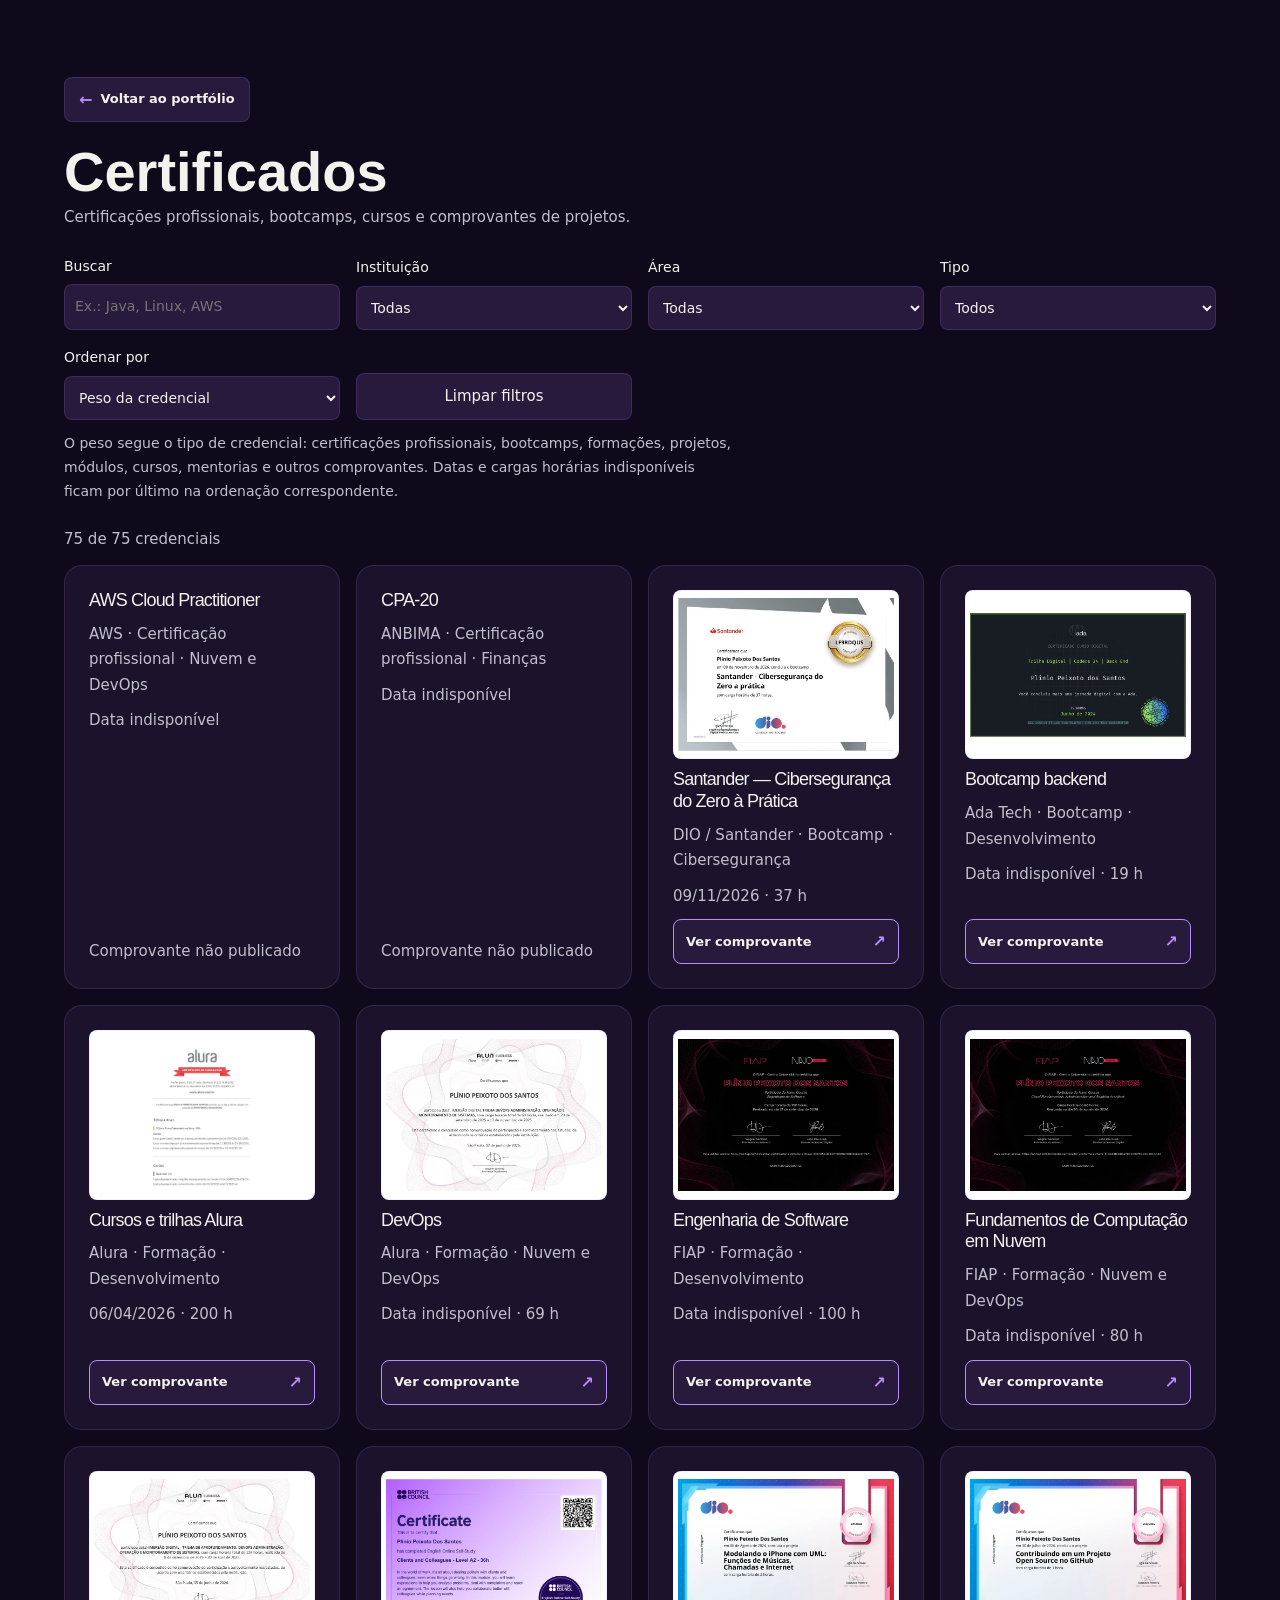
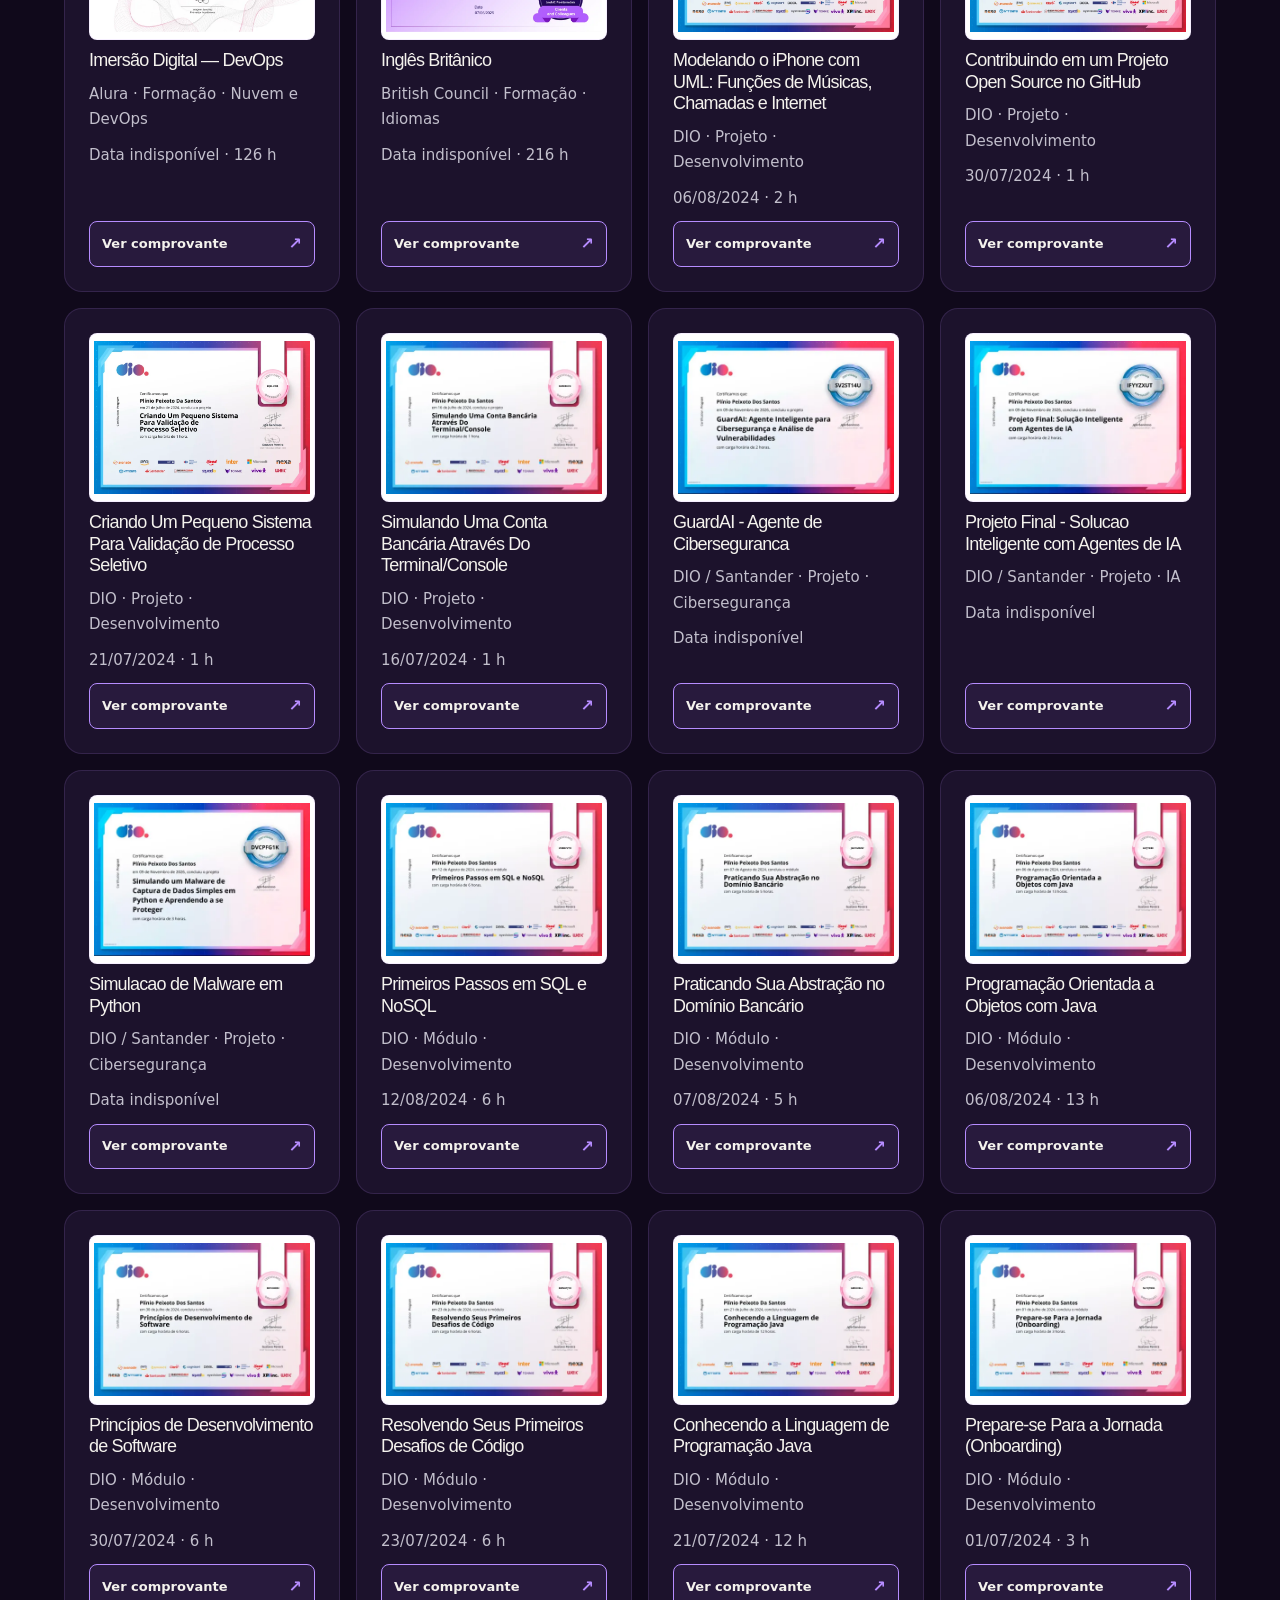
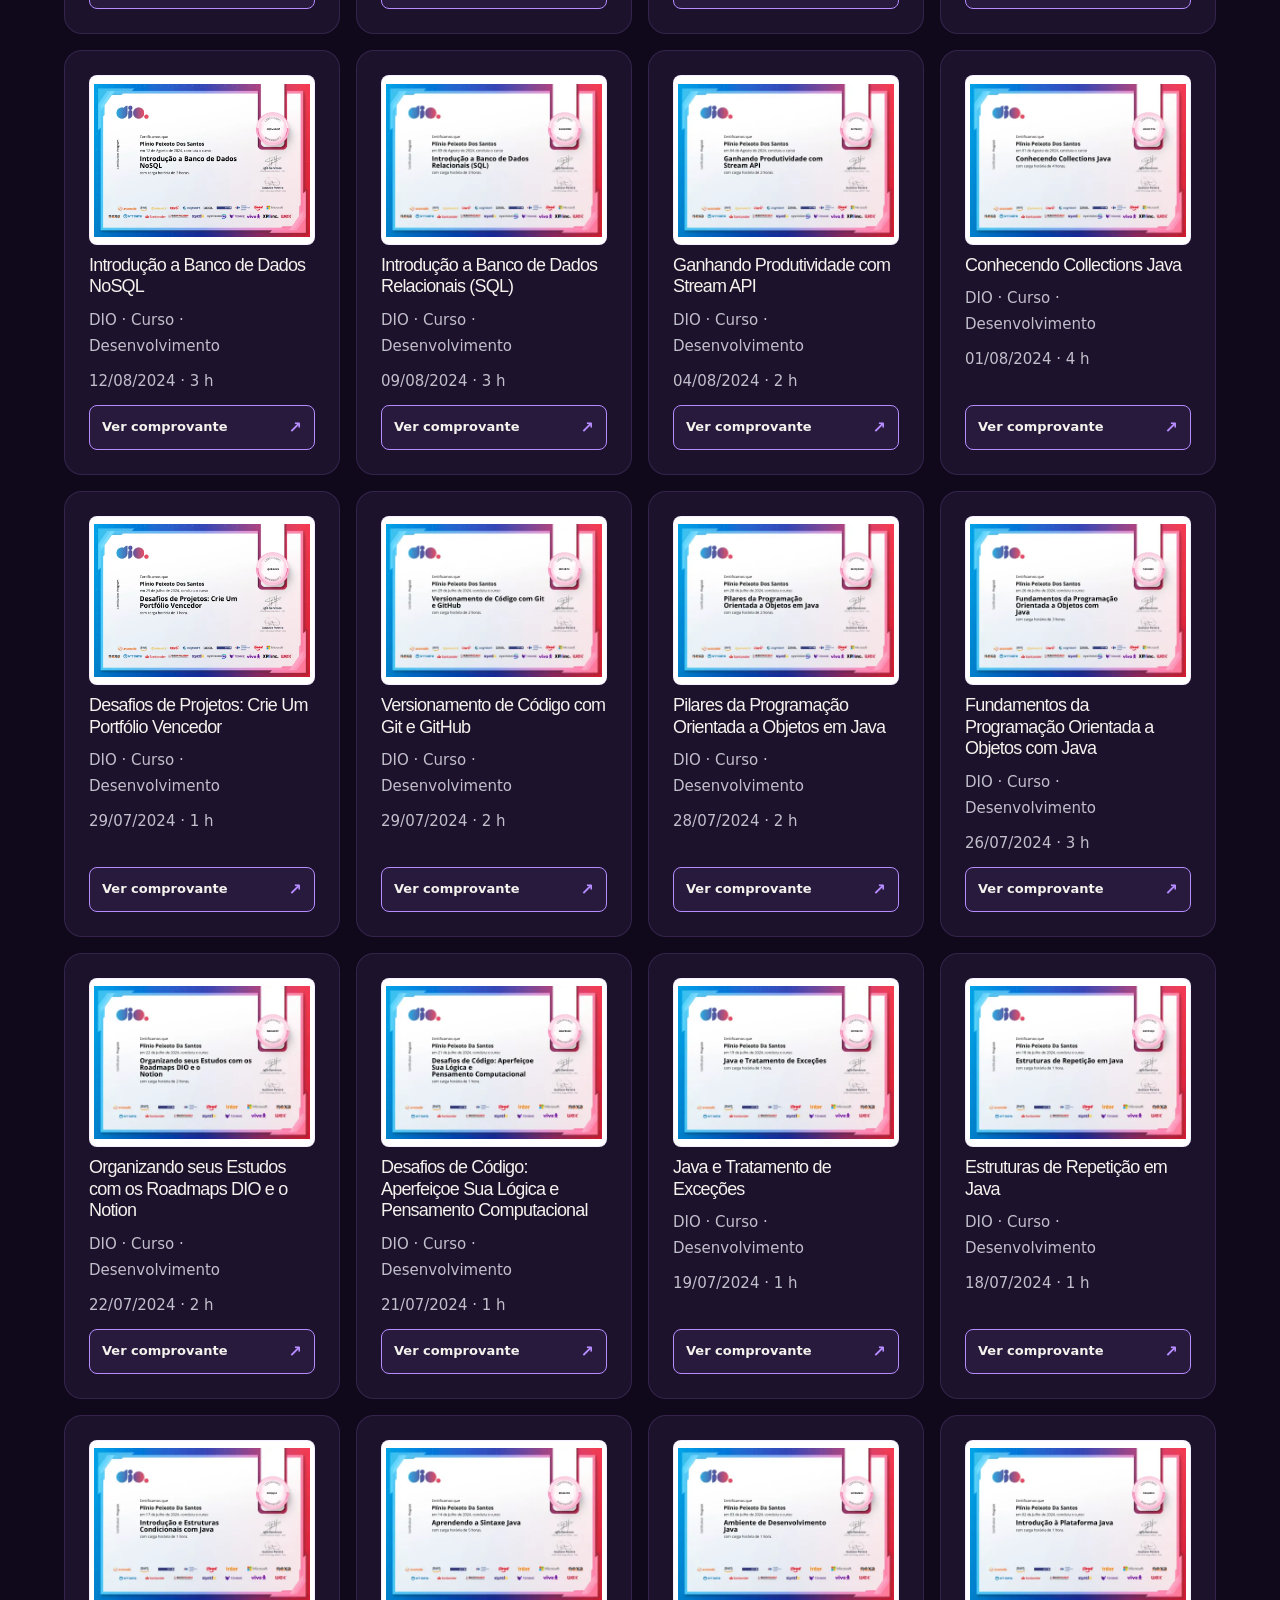
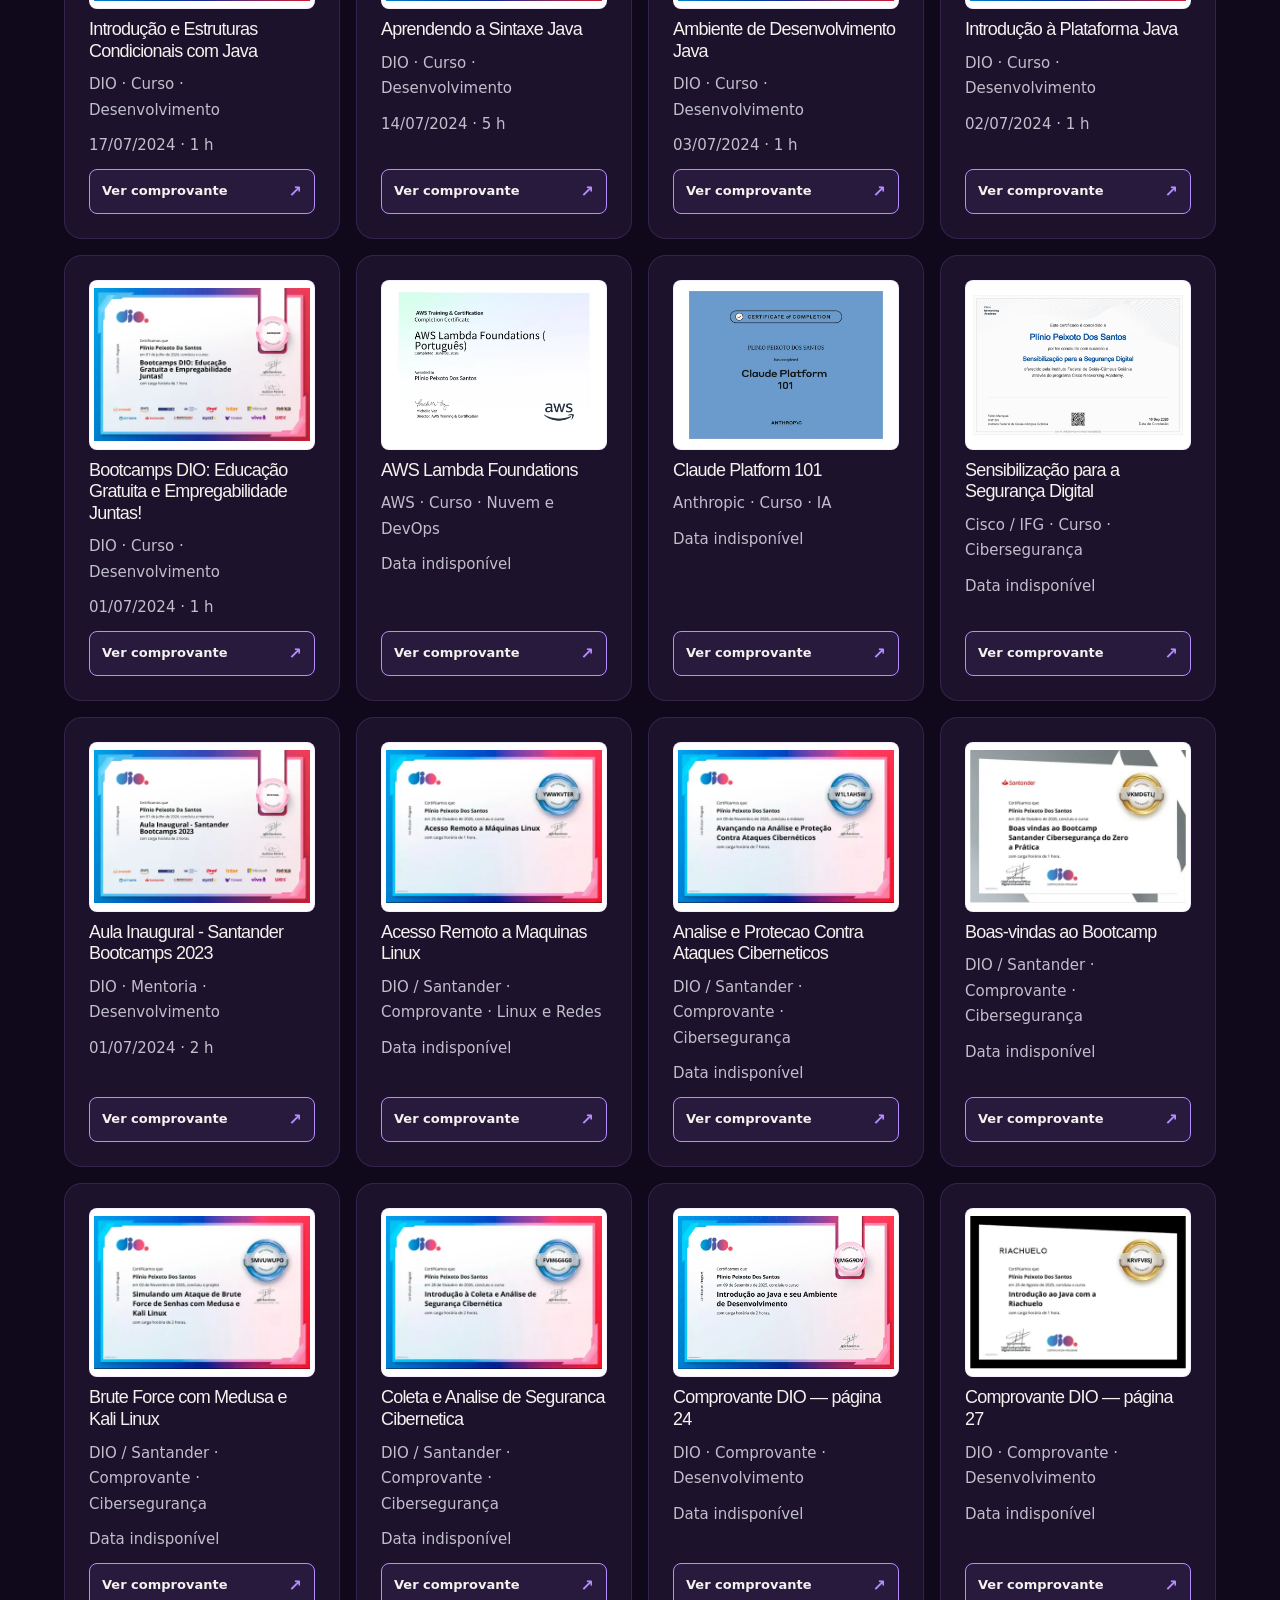
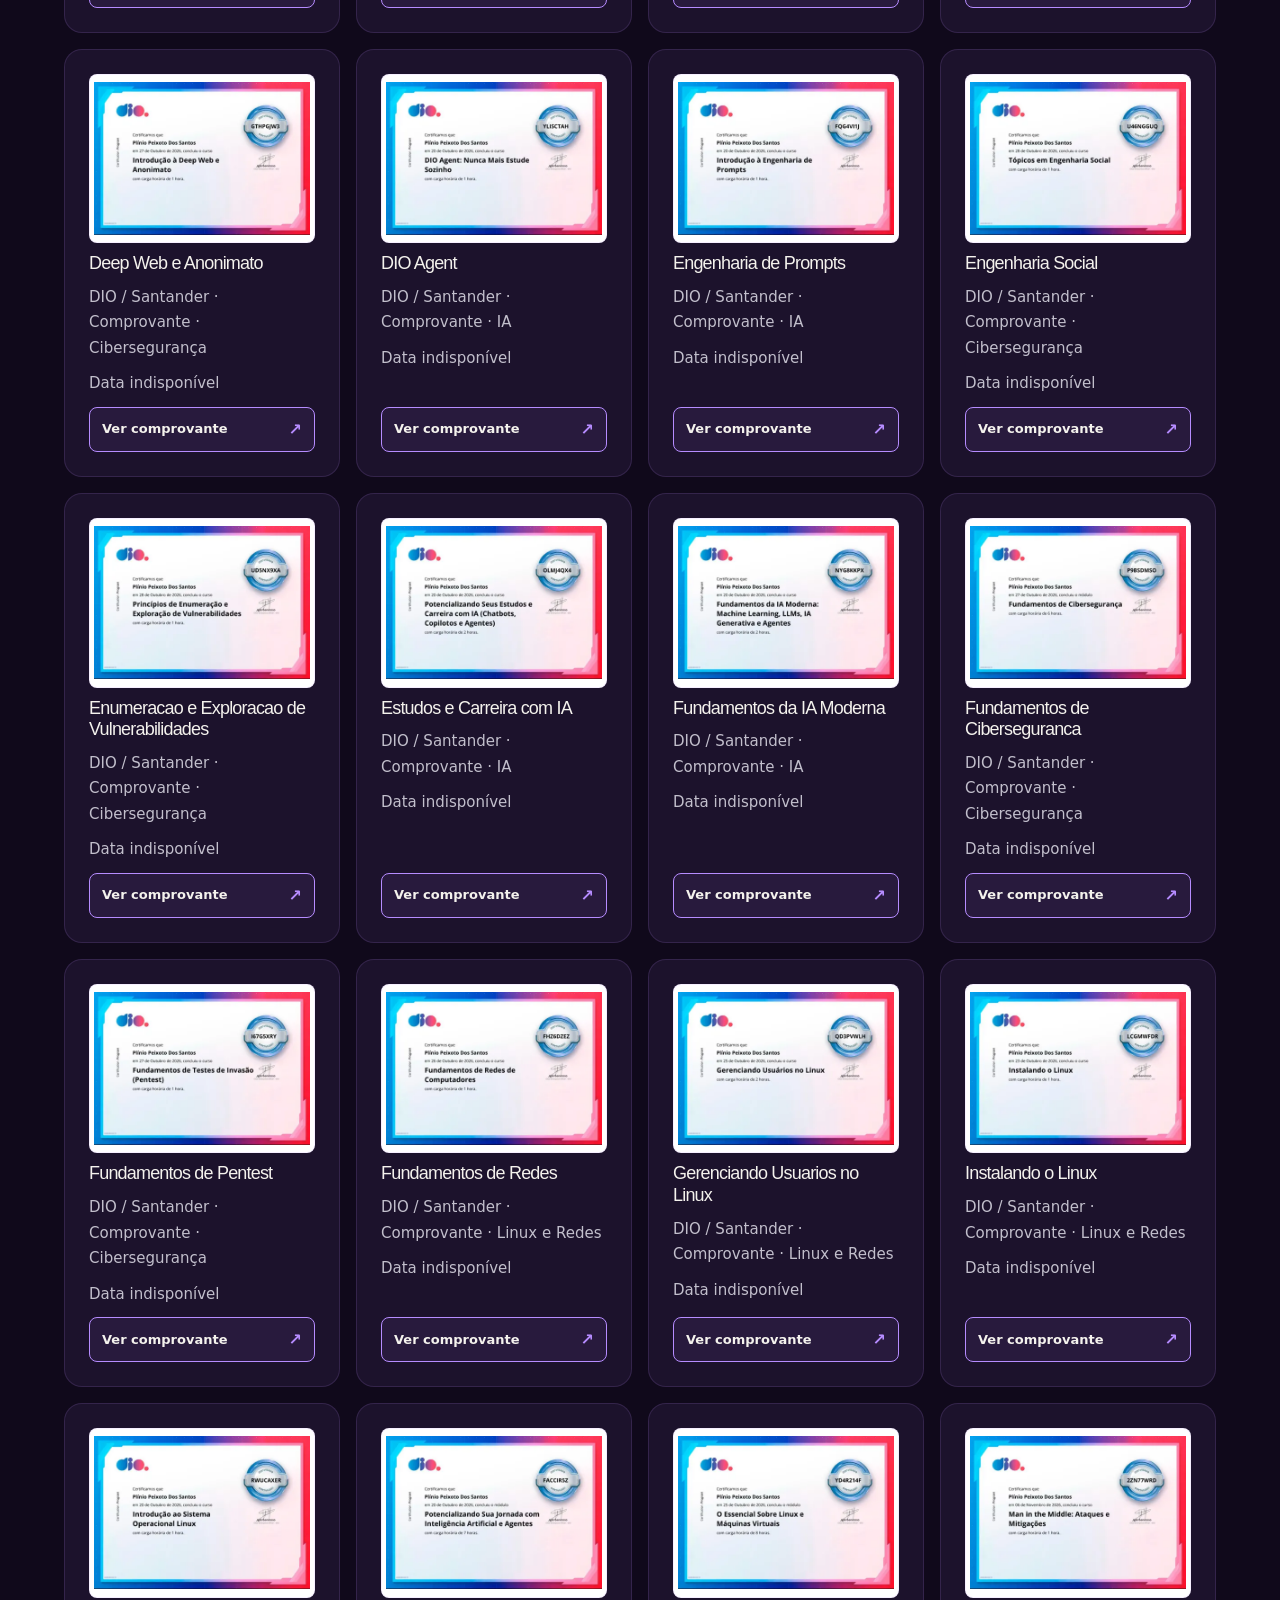
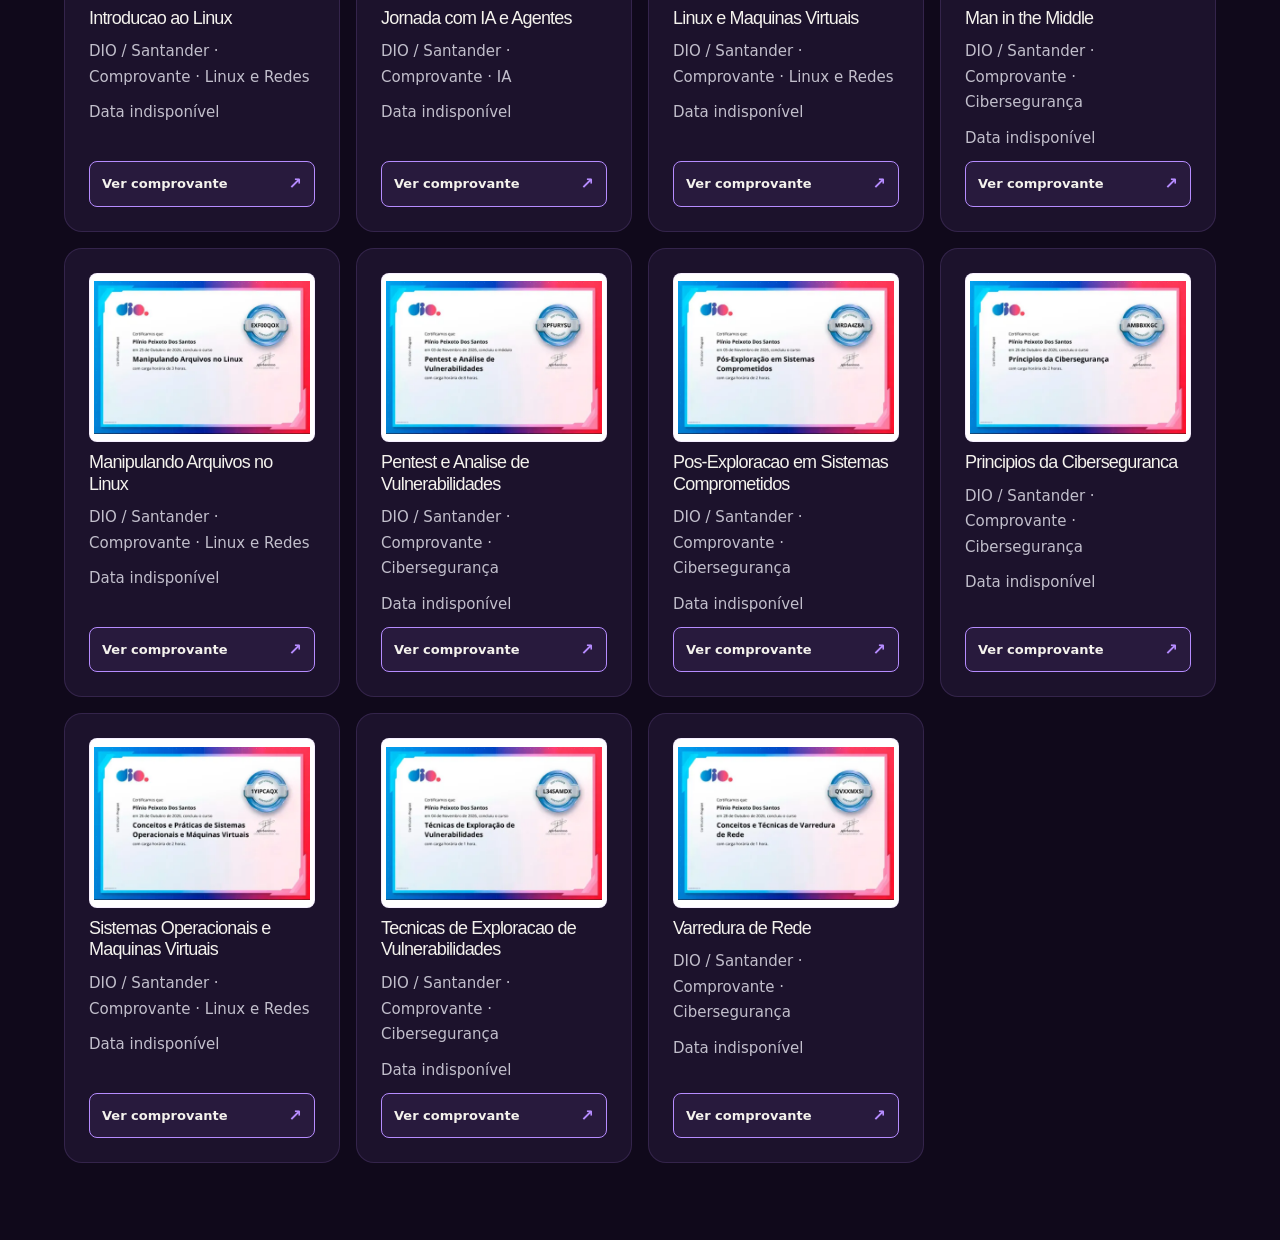
==== certificados.html @ 6765b84d "Atualiza currículo, catálogo de certificados e layout do portfólio" ====
<!doctype html>
<html lang="pt-BR">
  <head>
    <meta charset="UTF-8" />
    <meta name="viewport" content="width=device-width, initial-scale=1" />
    <meta name="description" content="Catálogo de certificados e comprovantes de Plínio Peixoto." />
    <title>Certificados | Plínio Peixoto</title>
    <link rel="stylesheet" href="style.css" />
    <link rel="stylesheet" href="certificados.css" />
    <script type="module" src="certificados.js"></script>
  </head>
  <body class="certificate-page">
    <main class="certificate-catalog">
      <a class="certificate-btn catalog-back" href="index.html#cursos">
        <span aria-hidden="true">←</span> Voltar ao portfólio
      </a>
      <h1>Certificados</h1>
      <p>Certificações profissionais, bootcamps, cursos e comprovantes de projetos.</p>
      <form class="catalog-filters" id="catalog-filters" hidden>
        <label>Buscar <input type="search" name="query" placeholder="Ex.: Java, Linux, AWS" /></label>
        <label>Instituição <select name="issuer"><option value="">Todas</option></select></label>
        <label>Área <select name="theme"><option value="">Todas</option></select></label>
        <label>Tipo <select name="kind"><option value="">Todos</option></select></label>
        <label>Ordenar por
          <select name="sort">
            <option value="weight">Peso da credencial</option>
            <option value="date">Data mais recente</option>
            <option value="hours">Maior carga horária</option>
            <option value="title">Título de A a Z</option>
          </select>
        </label>
        <button type="reset" class="certificate-btn">Limpar filtros</button>
      </form>
      <p class="catalog-note">O peso segue o tipo de credencial: certificações profissionais, bootcamps, formações, projetos, módulos, cursos, mentorias e outros comprovantes. Datas e cargas horárias indisponíveis ficam por último na ordenação correspondente.</p>
      <p id="catalog-status" role="status">Carregando certificados…</p>
      <ul id="catalog-results" class="catalog-results" aria-label="Certificados"></ul>
      <noscript>Ative o JavaScript para usar o catálogo ou consulte a <a href="index.html#cursos">seção Formação</a>.</noscript>
    </main>
  </body>
</html>
---- style.css ----
/* Shared visual system: tokens, components, sections, responsive states. */
:root {
  color-scheme: dark;
  --background: #10091b;
  --surface: #1c122c;
  --raised: #281a3d;
  --primary: #b68cff;
  --secondary: #c9aaff;
  --button-bg: #8140df;
  --button-text: #ffffff;
  --text: #f4f2ed;
  --text2: #c2bfcc;
  --card-border: #bd8eff25;
  --header-bg: #10091beb;
  --ease: cubic-bezier(0.22, 1, 0.36, 1);
  --radius: 18px;
  --content-width: 75rem;
  --page-gutter: clamp(1rem, 4vw, 1.5rem);
  --section-space: clamp(3.5rem, 8vw, 6.25rem);
  --card-gap: 1.25rem;
  --card-padding: clamp(1.25rem, 2.5vw, 1.5rem);
  --touch-size: 2.75rem;
  --text-sm: 0.8125rem;
  --text-base: 0.9375rem;
  --header-layer: 100;
  --skip-layer: 1100;
}
:root:has(body.light),
body.light {
  color-scheme: light;
  --background: #f5f0ff;
  --surface: #fff;
  --raised: #eae0fb;
  --primary: #6842be;
  --secondary: #6842be;
  --button-bg: #7032c9;
  --text: #22212b;
  --text2: #64616f;
  --card-border: #29213c20;
  --header-bg: #f5f0ffeb;
}
* {
  box-sizing: border-box;
  margin: 0;
  padding: 0;
}
html {
  scroll-behavior: smooth;
  scroll-padding-top: calc(var(--header-height, 80px) + 20px);
  scrollbar-width: thin;
  scrollbar-color: var(--primary) var(--background);
}
html::-webkit-scrollbar {
  width: 10px;
}
html::-webkit-scrollbar-track {
  background: var(--background);
}
html::-webkit-scrollbar-thumb {
  background: var(--primary);
  border: 2px solid var(--background);
  border-radius: 12px;
}
html::-webkit-scrollbar-thumb:hover {
  background: var(--secondary);
}
html::-webkit-scrollbar-button {
  display: none;
  width: 0;
  height: 0;
}
body {
  isolation: isolate;
  background: var(--background);
  color: var(--text);
  -webkit-font-smoothing: antialiased;
  font:
    var(--text-base) / 1.7 Inter,
    system-ui,
    sans-serif;
  transition:
    background-color 0.3s,
    color 0.3s;
}
button,
input,
textarea {
  font: inherit;
}
button,
a {
  -webkit-tap-highlight-color: transparent;
}
button {
  cursor: pointer;
}
a {
  color: inherit;
}
img,
svg {
  max-width: 100%;
}
:focus-visible {
  outline: 2px solid var(--primary);
  outline-offset: 5px;
}
::selection {
  background: #a58bfa50;
}
h1,
h2,
h3,
h4,
.logo {
  font-family: "Space Grotesk", Inter, sans-serif;
  line-height: 1.2;
}
h2 {
  font-size: clamp(30px, 4vw, 48px);
  letter-spacing: -0.045em;
  font-weight: 500;
}
strong {
  color: var(--text);
  font-weight: 500;
}
main {
  width: min(100%, calc(var(--content-width) + 2 * var(--page-gutter)));
  margin-inline: auto;
  padding-inline: var(--page-gutter);
}
main > section {
  margin-inline: auto;
  max-width: var(--content-width);
  padding-block: var(--section-space);
  min-width: 0;
}
section > h2,
.social-title h2 {
  margin-bottom: 32px;
}
section > h2::before,
.about-text h2::before,
.social-title h2::before {
  display: block;
  margin-bottom: 16px;
  font:
    11px/1.5 Inter,
    sans-serif;
  letter-spacing: 0.18em;
  color: var(--primary);
}
.about-text h2::before {
  content: "01 /";
}
.experience > h2::before {
  content: "02 /";
}
.projects > h2::before {
  content: "03 /";
}
.courses > h2::before {
  content: "04 /";
}
.social-title h2::before {
  content: "05 /";
}
.guestbook > h2::before {
  content: "06 /";
}
.background {
  position: fixed;
  inset: 0;
  overflow: hidden;
  pointer-events: none;
  z-index: -1;
  background: radial-gradient(ellipse at 85% 10%, #8644ed18, transparent 65%);
  contain: strict;
}
.ambient-shape {
  position: absolute;
  display: block;
  border-radius: 50%;
  animation: ambient-drift 24s ease-in-out infinite alternate;
}
.ambient-glow {
  width: clamp(280px, 45vw, 680px);
  aspect-ratio: 1;
  background: radial-gradient(
    circle,
    #974cff24 0%,
    #974cff0c 40%,
    transparent 70%
  );
}
.ambient-glow-one {
  top: -20%;
  right: -15%;
}
.ambient-glow-two {
  bottom: -22%;
  left: -18%;
  animation-duration: 30s;
  animation-delay: -12s;
}
.ambient-ring {
  width: clamp(200px, 29vw, 440px);
  aspect-ratio: 1;
  border: 1px solid #b68cff26;
  box-shadow: inset 0 0 45px #9140ff06;
}
.ambient-ring::after {
  content: "";
  position: absolute;
  inset: 12px;
  border: 1px solid transparent;
  border-top-color: #b68cff40;
  border-right-color: #b68cff18;
  border-radius: 50%;
  animation: ambient-spin 42s linear infinite;
}
.ambient-ring-two::after {
  animation-duration: 54s;
  animation-direction: reverse;
}
.light .ambient-ring::after {
  border-top-color: #7032c930;
  border-right-color: #7032c914;
}
@keyframes ambient-spin {
  to {
    transform: rotate(360deg);
  }
}
.ambient-ring-one {
  top: 20%;
  right: -12%;
  animation-duration: 32s;
  animation-delay: -8s;
}
.ambient-ring-two {
  bottom: 12%;
  left: -15%;
  width: clamp(260px, 35vw, 520px);
  animation-duration: 28s;
  animation-delay: -18s;
}
.ambient-orbit {
  top: 64%;
  right: 7%;
  width: 14px;
  height: 14px;
  background: #b68cff45;
  box-shadow: 0 0 26px #974cff30;
  animation-duration: 20s;
  animation-delay: -6s;
}
.light .ambient-glow {
  opacity: 0.65;
}
.light .ambient-ring {
  border-color: #7032c91c;
}
.light .ambient-orbit {
  background: #7032c92b;
}
@keyframes ambient-drift {
  from {
    transform: translate3d(-12px, -18px, 0) scale(0.96);
  }
  to {
    transform: translate3d(24px, 28px, 0) scale(1.04);
  }
}
.skip-link {
  position: fixed;
  top: -80px;
  left: 20px;
  padding: 12px 20px;
  background: var(--surface);
  border: 1px solid var(--primary);
  border-radius: 8px;
  z-index: var(--skip-layer);
}
.skip-link:focus {
  top: 12px;
}

/* Navigation */
header {
  position: fixed;
  inset: 0 0 auto;
  display: flex;
  align-items: center;
  gap: 30px;
  border-bottom: 1px solid var(--card-border);
  background: var(--header-bg);
  backdrop-filter: blur(16px);
  z-index: var(--header-layer);
  padding: 18px
    max(var(--page-gutter), calc((100vw - var(--content-width)) / 2));
}
.logo {
  font-size: 25px;
  font-weight: 700;
  letter-spacing: -0.08em;
  color: var(--primary);
  margin-right: auto;
}
.logo::after {
  content: ".";
  color: var(--text);
}
nav {
  display: flex;
  align-items: center;
  gap: 22px;
}
nav a {
  text-decoration: none;
  font-weight: 500;
  color: var(--text2);
  position: relative;
  transition: color 0.2s;
  font-size: var(--text-sm);
}
nav a:hover,
nav a[aria-current] {
  color: var(--text);
}
nav a::after {
  content: "";
  position: absolute;
  bottom: -9px;
  left: 0;
  right: 0;
  height: 2px;
  background: var(--primary);
  transform: scaleX(0);
  transform-origin: left;
  transition: transform 0.25s;
}
nav a[aria-current]::after {
  transform: scaleX(1);
}
.header-actions {
  display: flex;
  align-items: center;
  gap: 10px;
}
.lang-switch {
  display: flex;
  padding: 3px;
  gap: 2px;
  border: 1px solid var(--card-border);
  border-radius: 9px;
}
.lang-btn {
  width: 30px;
  height: 30px;
  border: 0;
  background: transparent;
  display: grid;
  place-items: center;
  border-radius: 5px;
}
.lang-btn svg {
  width: 20px;
  height: 14px;
  opacity: 0.45;
  border-radius: 2px;
}
.lang-btn.active {
  background: var(--raised);
}
.lang-btn.active svg,
.lang-btn:hover svg {
  opacity: 1;
}
#themeButton {
  width: 38px;
  height: 38px;
  display: grid;
  place-items: center;
  border: 1px solid var(--card-border);
  border-radius: 9px;
  color: var(--text2);
  background: transparent;
}
#themeButton:hover {
  color: var(--primary);
}
#themeButton svg {
  width: 18px;
  height: 18px;
  grid-area: 1/1;
}
#iconMoon {
  display: none;
}
.light #iconMoon {
  display: block;
}
.light #iconSun {
  display: none;
}

main,
footer {
  transition: opacity 0.18s;
}
.lang-switching main,
.lang-switching footer {
  opacity: 0.35;
}

/* Introduction */
.hero {
  min-height: min(900px, 95svh);
  padding-bottom: 90px;
  display: grid;
  grid-template-columns: 1.25fr 1fr;
  align-items: center;
  gap: 70px;
  padding-top: calc(var(--header-height, 80px) + 5rem);
}
.hero-text > span {
  display: inline-flex;
  align-items: center;
  gap: 10px;
  color: var(--primary);
  font-size: 14px;
  margin-bottom: 22px;
}
.hero-text > span::before {
  content: "";
  width: 26px;
  height: 1px;
  background: currentColor;
}
.hero h1 {
  font-size: clamp(62px, 7.4vw, 106px);
  letter-spacing: -0.075em;
  font-weight: 500;
  line-height: 1;
  margin-bottom: 25px;
}
.hero h1 span {
  display: block;
  color: var(--primary);
}
.hero h2 {
  font-family: Inter, sans-serif;
  font-size: clamp(17px, 2vw, 22px);
  letter-spacing: -0.025em;
  font-weight: 400;
  margin-bottom: 20px;
}
.hero p {
  color: var(--text2);
  font-size: 16px;
  max-width: 400px;
}
.buttons {
  display: flex;
  flex-wrap: wrap;
  gap: 12px;
  margin-top: 34px;
}
.btn,
.certificate-btn,
#enviar {
  display: inline-flex;
  justify-content: center;
  align-items: center;
  min-height: 46px;
  padding: 12px 20px;
  border: 1px solid transparent;
  border-radius: 8px;
  background: var(--button-bg);
  color: var(--button-text);
  font-size: 13px;
  font-weight: 600;
  text-decoration: none;
  transition:
    transform 0.25s var(--ease),
    background 0.2s;
}
.light .btn,
.light #enviar {
  color: #fff;
}
.btn:hover,
.certificate-btn:hover,
#enviar:hover {
  transform: translateY(-2px);
}
.btn,
.certificate-btn,
.project-live,
#enviar {
  position: relative;
  overflow: hidden;
  transition:
    transform 0.25s var(--ease),
    background 0.2s,
    box-shadow 0.3s;
}
.btn::after,
.certificate-btn::after,
.project-live::after,
#enviar::after {
  content: "";
  position: absolute;
  inset: -50% 0;
  pointer-events: none;
  background: linear-gradient(
    110deg,
    transparent 30%,
    #ffffff32 50%,
    transparent 70%
  );
  transform: translateX(-130%);
  transition: transform 0.7s var(--ease);
}
@media (hover: hover) {
  .btn:hover,
  .certificate-btn:hover,
  .project-live:hover,
  #enviar:not(:disabled):hover {
    box-shadow: 0 0 22px #913cff35;
  }
  .btn:hover::after,
  .certificate-btn:hover::after,
  .project-live:hover::after,
  #enviar:not(:disabled):hover::after {
    transform: translateX(130%);
  }
}
.btn:focus-visible::after,
.certificate-btn:focus-visible::after,
.project-live:focus-visible::after,
#enviar:not(:disabled):focus-visible::after {
  transform: translateX(130%);
}
.btn.secondary {
  background: transparent;
  color: var(--text);
  border-color: var(--card-border);
}
.btn.secondary:hover {
  background: var(--surface);
}
.hero-image {
  position: relative;
  max-width: 430px;
  width: 100%;
  justify-self: end;
  background: var(--surface);
  border: 1px solid var(--card-border);
  overflow: hidden;
  aspect-ratio: 1;
  border-radius: 50%;
  transition:
    box-shadow 0.4s var(--ease),
    border-color 0.4s var(--ease);
}
.hero-image::after {
  content: "";
  display: block;
  position: absolute;
  inset: 0;
  z-index: 3;
  padding: 0;
  border-radius: inherit;
  pointer-events: none;
  background: linear-gradient(
    120deg,
    transparent 35%,
    rgba(178, 102, 255, 0.65) 50%,
    transparent 65%
  );
  background-size: 250% 250%;
  background-position: -150% -150%;
  opacity: 0;
  transition:
    background-position 0.8s var(--ease),
    opacity 0.2s;
}
.hero-image img {
  position: absolute;
  inset: 0;
  width: 100%;
  height: 100%;
  object-fit: cover;
  object-position: center;
  transition:
    opacity 0.5s,
    transform 0.7s var(--ease);
}
.hero-image-hover {
  opacity: 0;
}

/* Shared surfaces and summary */
.about-card,
.timeline-item,
.project-card,
.course-card,
.social-card,
.comment-form,
.comentario {
  border: 1px solid var(--card-border);
  background: var(--surface);
  border-radius: var(--radius);
}
.about,
.experience,
.projects,
.courses,
.socials,
.guestbook {
  border-top: 1px solid var(--card-border);
}
.about {
  display: grid;
  grid-template-columns: 1fr 1fr;
  align-items: center;
  gap: 80px;
}
.about-text h2 {
  margin-bottom: 28px;
}
.about-text p {
  color: var(--text2);
  margin-bottom: 20px;
  line-height: 1.85;
}
.about-card {
  min-width: 0;
  padding: 28px;
}
.summary-header {
  display: flex;
  align-items: center;
  justify-content: space-between;
  flex-wrap: wrap;
  gap: 12px;
  margin-bottom: 24px;
}
.summary-header h3 {
  font-size: 18px;
  font-weight: 500;
}
.status-badge {
  display: inline-flex;
  align-items: center;
  gap: 7px;
  font-size: 13px;
  padding: 5px 9px;
  color: #6fcfa6;
  border: 1px solid #6fcfa630;
  border-radius: 6px;
}
.light .status-badge {
  color: #22704f;
}
.status-dot {
  width: 5px;
  height: 5px;
  border-radius: 50%;
  background: currentColor;
}
.summary-list {
  list-style: none;
  display: grid;
  gap: 20px;
}
.summary-list li {
  display: flex;
  gap: 14px;
  align-items: flex-start;
}
.summary-icon,
.education-icon {
  display: grid;
  place-items: center;
  width: 36px;
  height: 36px;
  flex-shrink: 0;
  background: #a58bfa0e;
  border: 1px solid #a58bfa20;
  border-radius: 9px;
  color: var(--primary);
  font-size: 14px;
}
.summary-list small,
.summary-tags small {
  display: block;
  font-size: 13px;
  letter-spacing: 0.12em;
  text-transform: uppercase;
  color: var(--text2);
  margin-bottom: 4px;
}
.summary-list strong {
  display: block;
  font-size: 13px;
  line-height: 1.5;
}
.summary-tags {
  border-top: 1px solid var(--card-border);
  margin-top: 24px;
  padding-top: 20px;
}
.summary-tags > div {
  display: flex;
  flex-wrap: wrap;
  gap: 8px;
  margin-top: 10px;
}
.focus-tag {
  display: inline-flex;
  gap: 8px;
  align-items: center;
  font-size: 13px;
  padding: 5px 9px;
  border-radius: 6px;
  background: var(--raised);
}
.focus-icon {
  color: var(--primary);
}

/* Experience */
.timeline {
  display: grid;
  grid-template-columns: repeat(3, minmax(0, 1fr));
  gap: var(--card-gap);
}
.timeline-item {
  position: relative;
  display: flex;
  flex-direction: column;
  padding: var(--card-padding);
}
.timeline-item h3 {
  font-size: 20px;
  font-weight: 500;
  margin: 22px 0 10px;
}
.timeline-item h4 {
  font:
    12px/1.6 Inter,
    sans-serif;
  color: var(--primary);
  margin-bottom: 18px;
}
.timeline-item > span {
  color: var(--text2);
  font-size: 13px;
  letter-spacing: 0.05em;
  order: -1;
}
.timeline-item p {
  color: var(--text2);
  line-height: 1.8;
  font-size: var(--text-sm);
}
.circle {
  position: absolute;
  top: 32px;
  right: 28px;
  width: 6px;
  height: 6px;
  border-radius: 50%;
  background: var(--text2);
}
.circle.active {
  background: var(--primary);
  box-shadow: 0 0 0 4px #a58bfa12;
}

/* Real project captures and identified fallbacks */
.projects > h2 {
  font-size: clamp(40px, 5.5vw, 72px);
  margin-bottom: 20px;
}
.section-note {
  color: var(--text2);
  font-size: 13px;
  max-width: 640px;
  margin-bottom: 36px;
}
.projects-grid {
  display: grid;
  grid-template-columns: repeat(2, minmax(0, 1fr));
  gap: var(--card-gap);
}
.project-card {
  overflow: hidden;
  min-width: 0;
  display: flex;
  flex-direction: column;
  transition:
    transform 0.35s var(--ease),
    border-color 0.3s,
    box-shadow 0.3s;
}
.project-card:hover {
  transform: translateY(-5px);
  border-color: #a58bfa55;
  box-shadow: 0 18px 40px #00000018;
}
.project-preview {
  display: block;
  text-decoration: none;
  overflow: hidden;
  padding: 16px 16px 0;
  background: var(--raised);
}
.browser-bar {
  height: 30px;
  display: flex;
  align-items: center;
  gap: 5px;
  padding: 0 12px;
  border: 1px solid var(--card-border);
  border-bottom: 0;
  border-radius: 8px 8px 0 0;
  background: var(--surface);
}
.browser-bar i {
  width: 5px;
  height: 5px;
  border-radius: 50%;
  background: var(--text2);
  opacity: 0.45;
}
.browser-bar span {
  margin-inline: auto;
  max-width: 70%;
  overflow: hidden;
  white-space: nowrap;
  text-overflow: ellipsis;
  font-size: 13px;
  color: var(--text2);
}
.project-screen {
  aspect-ratio: 1365/900;
  overflow: hidden;
  background: var(--surface);
  position: relative;
  border: 1px solid var(--card-border);
  border-bottom: 0;
}
.project-screen > img {
  display: block;
  width: 100%;
  height: 100%;
  object-fit: cover;
  object-position: top;
  transition: transform 0.6s var(--ease);
}
.project-preview:hover .project-screen > img {
  transform: scale(1.035);
}
.project-info {
  padding: 26px;
  display: flex;
  flex-direction: column;
  flex: 1;
}
.project-info h3 {
  font-size: 24px;
  font-weight: 500;
  letter-spacing: -0.035em;
  margin-bottom: 12px;
}
.project-info h3 a {
  text-decoration: none;
}
.project-info h3 a:hover {
  color: var(--primary);
}
.project-info > p {
  color: var(--text2);
  font-size: 14px;
  line-height: 1.8;
  margin-bottom: 14px;
}
.project-info > p.is-collapsible:not(.is-expanded) {
  display: -webkit-box;
  -webkit-line-clamp: 3;
  -webkit-box-orient: vertical;
  overflow: hidden;
}
.description-toggle {
  background: none;
  border: 0;
  align-self: flex-start;
  color: var(--primary);
  font-size: 10px;
  padding: 0 0 14px;
}
.techs {
  display: flex;
  flex-wrap: wrap;
  gap: 6px;
  margin-bottom: 24px;
}
.techs span {
  font-size: 13px;
  color: var(--text2);
  background: var(--raised);
  border: 1px solid var(--card-border);
  border-radius: 5px;
  padding: 4px 7px;
}
.project-actions {
  margin-top: auto;
  display: flex;
  gap: 12px;
  align-items: center;
  flex-wrap: wrap;
  border-top: 1px solid var(--card-border);
  padding-top: 18px;
}
.project-link,
.project-live {
  display: inline-flex;
  align-items: center;
  gap: 7px;
  text-decoration: none;
  min-height: 36px;
  font-size: var(--text-sm);
}
.project-live {
  background: var(--button-bg);
  color: var(--button-text);
  padding: 8px 12px;
  border-radius: 6px;
  font-weight: 600;
}
.light .project-live {
  color: #fff;
}
.project-link {
  color: var(--text2);
  margin-left: auto;
}
.project-link:hover {
  color: var(--primary);
}
.courses-grid {
  display: grid;
  grid-template-columns: repeat(3, minmax(0, 1fr));
  align-items: stretch;
  gap: var(--card-gap);
}
.course-card {
  min-width: 0;
  display: flex;
  flex-direction: column;
  transition: border-color 0.25s;
  padding: var(--card-padding);
}
.course-card:hover {
  border-color: #a58bfa50;
}
.course-card h3 {
  font-size: 20px;
  letter-spacing: -0.025em;
  font-weight: 500;
  margin-bottom: 14px;
}
.course-card p {
  color: var(--text2);
  line-height: 1.8;
  margin-bottom: 20px;
  font-size: var(--text-sm);
}
.card-footer {
  margin-top: auto;
  display: flex;
  align-items: flex-start;
  flex-direction: column;
  gap: 12px;
}
.card-footer > span {
  color: var(--primary);
  font-size: 13px;
  font-weight: 500;
}
.certificate-btn {
  min-height: 36px;
  padding: 8px 12px;
  background: var(--raised);
  color: var(--text);
  border: 1px solid var(--card-border);
  font-size: var(--text-sm);
}
.certificate-preview {
  display: block;
  margin-top: auto;
  margin-bottom: 18px;
  width: 100%;
  aspect-ratio: 1.414;
  padding: 5px;
  border-radius: 8px;
  border: 1px solid var(--card-border);
  background: #fff;
  overflow: hidden;
  transition: box-shadow 0.2s;
}
.certificate-preview img {
  display: block;
  width: 100%;
  height: 100%;
  object-fit: contain;
}
.certificate-preview:hover {
  box-shadow: 0 0 0 2px var(--primary);
}
.has-certificate-preview .card-footer {
  margin-top: 0;
}
.compact-certificate {
  align-self: start;
}
.compact-certificate .card-footer {
  margin-top: 0;
}
.education-card {
  border-top: 2px solid var(--primary);
}
.education-grid {
  grid-column: 1 / -1;
  display: grid;
  grid-template-columns: repeat(2, minmax(0, 1fr));
  gap: var(--card-gap);
}
.education-heading {
  display: flex;
  justify-content: space-between;
  align-items: center;
  gap: 10px;
  margin-bottom: 22px;
}
.education-status {
  color: var(--text2);
  font-size: 13px;
  border: 1px solid var(--card-border);
  padding: 4px 8px;
  border-radius: 5px;
}
.course-card .education-institution {
  color: var(--primary);
  font-size: 13px;
  margin-bottom: 12px;
}
.education-card .card-footer {
  flex-direction: row;
  align-items: center;
  justify-content: space-between;
}
.education-period {
  font-size: 13px;
}

/* Contact and guestbook */
.social-title {
  max-width: 620px;
  margin-bottom: 36px;
}
.social-title p,
.guestbook > p {
  color: var(--text2);
  font-size: 14px;
}
.social-grid {
  display: grid;
  grid-template-columns: repeat(4, minmax(0, 1fr));
  gap: 14px;
}
.social-card {
  text-decoration: none;
  transition:
    transform 0.25s var(--ease),
    border-color 0.25s;
  padding: var(--card-padding);
}
.social-card:hover {
  transform: translateY(-3px);
  border-color: var(--primary);
}
.social-card > i {
  font-size: 22px;
  color: var(--primary);
  margin-bottom: 24px;
}
.social-card h3 {
  font-size: 17px;
  font-weight: 500;
  margin-bottom: 8px;
}
.social-card span {
  color: var(--text2);
  font-size: 13px;
  line-height: 1.7;
  display: block;
}
.guestbook {
  padding-block: 24px;
}
.comment-form {
  grid-column: 1;
  display: grid;
  gap: 14px;
  padding: var(--card-padding);
}
.comment-form input,
.comment-form textarea {
  width: 100%;
  min-width: 0;
  background: var(--background);
  color: var(--text);
  border: 1px solid var(--card-border);
  padding: 12px 14px;
  border-radius: 7px;
  font-size: 13px;
}
.comment-form textarea {
  resize: vertical;
  min-height: 120px;
}
.comment-form ::placeholder {
  color: var(--text2);
}
#enviar {
  justify-self: start;
}
#enviar:disabled {
  opacity: 0.5;
  cursor: wait;
}
#comentarios {
  display: grid;
  align-content: start;
  gap: 12px;
  max-height: 500px;
  overflow-y: auto;
  scrollbar-width: thin;
  scrollbar-color: var(--primary) var(--surface);
  scrollbar-gutter: stable;
  padding-right: 10px;
}
#comentarios::-webkit-scrollbar {
  width: 8px;
}
#comentarios::-webkit-scrollbar-track {
  background: var(--surface);
  border-radius: 12px;
}
#comentarios::-webkit-scrollbar-thumb {
  background: var(--primary);
  border: 2px solid var(--surface);
  border-radius: 12px;
}
#comentarios::-webkit-scrollbar-thumb:hover {
  background: var(--secondary);
}
#comentarios::-webkit-scrollbar-button {
  display: none;
  width: 0;
  height: 0;
}
.comentario {
  overflow-wrap: anywhere;
  padding: var(--card-padding);
}
.comentario h3 {
  font-size: 14px;
  margin-bottom: 8px;
}
.comentario p {
  font-size: 12px;
  color: var(--text2);
  white-space: pre-wrap;
}
.comment-status {
  font-size: 12px;
  color: var(--text2);
}
footer {
  text-align: center;
  border-top: 1px solid var(--card-border);
  padding: 28px 24px;
  color: var(--text2);
  font-size: 13px;
  letter-spacing: 0.02em;
}

/* Progressive enhancement */
.reveal {
  opacity: 0;
  transform: translateY(18px);
  transition:
    opacity 0.65s var(--ease),
    transform 0.65s var(--ease);
}
.reveal.visible,
.reveal:focus-within {
  opacity: 1;
  transform: none;
}
/* Evidence and professional content hierarchy. */
.featured-projects {
  grid-template-columns: repeat(3, minmax(0, 1fr));
}
.project-kind,
.credential-status {
  display: inline-flex;
  align-self: flex-start;
  color: var(--primary);
  font-size: 12px;
  font-weight: 600;
  margin-bottom: 12px;
}
.case-study {
  margin: 4px 0 24px;
  border-top: 1px solid var(--card-border);
  padding-top: 12px;
}
summary {
  cursor: pointer;
  color: var(--primary);
  font-weight: 500;
}
summary:focus-visible {
  outline: 2px solid var(--primary);
  outline-offset: 5px;
  border-radius: 4px;
}
.case-study summary,
.other-projects > summary,
.personal-links > summary {
  padding: 10px 0;
  min-height: 44px;
}
.case-study summary {
  font-size: 14px;
}
.case-study dl {
  margin-top: 14px;
}
.case-study dt {
  font-size: 13px;
  color: var(--text);
  font-weight: 600;
  margin: 14px 0 5px;
}
.case-study dd,
.case-study > a {
  font-size: 13px;
  line-height: 1.8;
  color: var(--text2);
}
.case-study > a {
  display: inline-block;
  margin-top: 16px;
  color: var(--primary);
  text-underline-offset: 4px;
}
.other-projects,
.personal-links {
  margin-top: 28px;
  border-top: 1px solid var(--card-border);
  padding-top: 16px;
}
.other-projects > summary,
.personal-links > summary {
  font-size: 16px;
}
.other-projects .projects-grid,
.personal-links .social-grid {
  margin-top: 20px;
}
.compact-certificate .credential-proof {
  font-size: 12px;
  line-height: 1.7;
  color: var(--text2);
}
.experience-scope {
  border-top: 1px solid var(--card-border);
  padding: 14px 0 0 18px;
  margin-top: 18px;
  color: var(--text2);
  font-size: 14px;
}
.experience-scope li + li {
  margin-top: 6px;
}

/* Recruiter reading flow: visible evidence and compact disclosures. */
.skills-evidence {
  grid-column: 1 / -1;
  min-width: 0;
  margin-top: 24px;
}
.skills-evidence > h3,
.education-subtitle {
  font-size: 22px;
  margin-bottom: 16px;
}
.skills-evidence > p {
  color: var(--text2);
  margin-bottom: 20px;
}
.skills-list {
  list-style: none;
  display: grid;
  grid-template-columns: repeat(2, minmax(0, 1fr));
  gap: var(--card-gap);
}
.skills-list li {
  display: grid;
  grid-template-rows: auto 1fr auto;
  gap: 8px;
  padding: clamp(1rem, 2vw, 1.5rem);
  border: 1px solid var(--card-border);
  border-radius: 12px;
  background: var(--raised);
  min-width: 0;
}
.skills-list strong {
  font-size: 16px;
}
.skills-list a {
  grid-row: 3;
  display: inline-flex;
  align-items: center;
  gap: 8px;
  min-height: 44px;
  color: var(--primary);
  width: fit-content;
  text-underline-offset: 4px;
}
.skills-list a::after {
  content: " →" / "";
}
.skills-list span {
  color: var(--text2);
  font-size: 14px;
}
.current-experience {
  border-top: 2px solid var(--primary);
}
.preview-caption {
  padding: 12px 24px 0;
  font-size: 13px;
  color: var(--text2);
  line-height: 1.6;
}
.education-subtitle {
  margin-top: 28px;
}
.full-education {
  border-top: 1px solid var(--card-border);
  margin-top: 24px;
  padding-top: 16px;
}
.full-education > summary,
.guestbook-disclosure > summary,
.credential-topics > summary {
  padding: 12px 0;
  min-height: 44px;
}
.full-education .courses-grid {
  margin-top: 24px;
}
.selected-credentials {
  grid-template-columns: repeat(2, minmax(0, 1fr));
}
.selected-credentials .certificate-preview,
.bootcamp-grid .certificate-preview {
  margin-top: 0;
  max-height: 240px;
}
.selected-credentials .credential-topics {
  margin-top: 18px;
}
.bootcamp-section {
  margin-top: 40px;
  padding: 24px 0 0;
  border-top: 1px solid var(--card-border);
}
.bootcamp-section > h3 {
  margin-top: 0;
}
.bootcamp-grid {
  display: grid;
  grid-template-columns: repeat(2, minmax(0, 1fr));
  margin-top: 20px;
  gap: var(--card-gap);
}
.bootcamp-meta {
  display: flex;
  flex-wrap: wrap;
  align-items: center;
  gap: 8px;
}

@media (min-width: 761px) {
  :is(.selected-credentials, .bootcamp-grid) > .course-card {
    display: grid;
    grid-template-rows: subgrid;
    grid-row: span 5;
    row-gap: 0;
  }

  :is(.selected-credentials, .bootcamp-grid):has(> .course-card > .credential-topics[open])
    > .course-card:not(:has(> .credential-topics)) {
    grid-row: span 4;
  }

  :is(.selected-credentials, .bootcamp-grid) .card-footer {
    align-self: start;
  }
}
.certificate-search {
  display: grid;
  gap: 6px;
  margin-bottom: 14px;
  color: var(--text2);
  font-size: var(--text-sm);
}
.certificate-search input {
  width: 100%;
  min-height: 44px;
  padding: 8px 12px;
  border: 1px solid var(--card-border);
  border-radius: 8px;
  background: var(--raised);
  color: var(--text);
  font: inherit;
}
.cyber-group {
  border-top: 1px solid var(--card-border);
}
.cyber-group > summary {
  padding: 12px 0;
  min-height: 44px;
}
.cyber-certificates {
  display: grid;
  grid-template-columns: repeat(2, minmax(0, 1fr));
  gap: 8px;
  list-style: none;
  padding: 0;
  margin: 0 0 16px;
}
.cyber-certificates > li {
  display: grid;
  min-width: 0;
}
.cyber-certificates a {
  display: flex;
  align-items: center;
  min-height: 44px;
  padding: 10px 12px;
  background: var(--raised);
  color: var(--text);
  border: 1px solid var(--card-border);
  border-radius: 8px;
  text-decoration: none;
  font-size: 13px;
}
.cyber-certificates a:hover {
  border-color: var(--primary);
}
.credential-topics {
  margin-top: 18px;
  border-top: 1px solid var(--card-border);
}
.credential-topic {
  padding: 18px 0;
  border-top: 1px solid var(--card-border);
}
.credential-topic h3 {
  font-size: 17px;
}
.credential-topic a {
  color: var(--primary);
  display: inline-block;
  min-height: 44px;
  padding: 10px 0;
  font-size: 14px;
}
.guestbook-panel > p {
  color: var(--text2);
  margin: 12px 0 24px;
}
.guestbook-panel .comment-form {
  max-width: 640px;
}
#loadMoreComments {
  margin-top: 20px;
}
[hidden] {
  display: none !important;
}

/* Touch layouts: readable content and comfortable controls throughout. */
@media (hover: none) {
  .project-card:hover,
  .social-card:hover,
  .project-preview:hover .project-screen > img {
    transform: none;
  }
}
@media (hover: hover) {
  .hero-image:hover img {
    transform: scale(1.025);
  }
  .hero-image:hover .hero-image-hover {
    opacity: 1;
  }
  .hero-image:hover {
    border-color: var(--primary);
    box-shadow:
      0 0 24px #913cff55,
      0 0 60px #913cff30;
  }
  .hero-image:hover::after {
    background-position: 150% 150%;
    opacity: 1;
  }
}

/* Project galleries: manual controls, with the original link as fallback. */
.project-gallery {
  min-width: 0;
}
.project-gallery .project-screen {
  touch-action: pan-y pinch-zoom;
}
.project-gallery .project-screen > img {
  position: absolute;
  inset: 0;
  object-fit: contain;
  transition: none;
}
.project-gallery .project-screen > img[hidden] {
  display: none;
}
.project-gallery .project-preview:hover .project-screen > img {
  transform: none;
}
.gallery-controls {
  display: flex;
  align-items: center;
  justify-content: space-between;
  gap: 8px;
  padding: 8px 16px 0;
  background: var(--raised);
}
.gallery-arrow,
.gallery-dot {
  display: inline-grid;
  place-items: center;
  padding: 0;
  border: 1px solid var(--card-border);
  border-radius: 8px;
  background: var(--surface);
  color: var(--text);
  min-width: var(--touch-size);
  min-height: var(--touch-size);
}
.gallery-arrow {
  font-size: 21px;
  transition:
    background 180ms,
    color 180ms,
    border-color 180ms;
}
.gallery-arrow:hover {
  border-color: var(--primary);
  color: var(--primary);
}
.gallery-dots {
  display: flex;
  justify-content: center;
  gap: 2px;
  flex-wrap: wrap;
  min-width: 0;
}
.gallery-dot {
  border-color: transparent;
  background: transparent;
}
.gallery-dot::before {
  content: "";
  width: 8px;
  height: 8px;
  border-radius: 50%;
  background: var(--text2);
  transition:
    background 180ms,
    transform 180ms;
}
.gallery-dot[aria-current="true"]::before {
  transform: scale(1.1);
  background: var(--primary);
  outline: 2px solid var(--primary);
  outline-offset: 3px;
}
.gallery-dot:hover::before {
  background: var(--primary);
}
.gallery-status {
  margin: 0;
  padding: 4px 16px 12px;
  min-height: 48px;
  background: var(--raised);
  color: var(--text2);
  font-size: 12px;
  text-align: center;
}
@media (forced-colors: active) {
  html,
  #comentarios {
    scrollbar-color: auto;
  }
}
button:disabled {
  cursor: not-allowed;
}
/* Responsive layouts: tablet to compact phone. */
@media (max-width: 1100px) {
  header {
    gap: 18px;
  }
  nav {
    gap: 14px;
  }
  nav a {
    font-size: 11px;
  }
  .hero {
    gap: 36px;
  }
  .about {
    gap: 40px;
  }
  .courses-grid {
    grid-template-columns: repeat(2, minmax(0, 1fr));
  }
  .featured-projects {
    grid-template-columns: repeat(2, minmax(0, 1fr));
  }
}
@media (max-width: 960px) {
  header {
    display: grid;
    grid-template-columns: 1fr auto;
    gap: 6px 12px;
    padding-bottom: 8px;
  }
  .logo {
    margin-right: 0;
  }
  .header-actions {
    justify-self: end;
  }
  nav {
    display: grid;
    grid-column: 1 / -1;
    order: 3;
    grid-template-columns: repeat(6, minmax(0, 1fr));
    gap: 4px;
    width: 100%;
  }
  nav a {
    display: flex;
    align-items: center;
    justify-content: center;
    min-width: 0;
    padding: 6px;
    font-size: 13px;
    border-radius: 8px;
    text-align: center;
  }
  nav a:hover {
    background: var(--raised);
  }
  nav a::after {
    display: none;
  }
  .timeline {
    grid-template-columns: 1fr;
  }
  .circle {
    display: none;
  }
  .social-grid {
    grid-template-columns: repeat(2, minmax(0, 1fr));
  }
  header {
    padding-top: max(12px, env(safe-area-inset-top));
  }

  nav a {
    min-height: 48px;
    font-size: 15px;
  }
  nav a[aria-current] {
    background: var(--raised);
    color: var(--primary);
  }
  #themeButton,
  .lang-btn {
    min-width: 44px;
    min-height: 44px;
  }
  .lang-switch {
    padding: 2px;
  }
  .description-toggle,
  .project-live,
  .project-link,
  .certificate-btn {
    min-height: 44px;
  }
  .comment-form input,
  .comment-form textarea {
    font-size: 16px;
    min-height: 48px;
  }
  .hero {
    padding-top: calc(var(--header-height, 120px) + 2.5rem);
  }
}
@media (max-width: 760px) {
  .ambient-ring-one {
    right: -42%;
  }
  .ambient-ring-two {
    left: -55%;
  }
  .ambient-glow {
    opacity: 0.7;
  }
  .ambient-orbit {
    display: none;
  }
  .ambient-ring-two,
  .ambient-glow-two {
    animation: none;
  }
  .ambient-ring-two::after {
    animation: none;
  }
  .featured-projects {
    grid-template-columns: minmax(0, 1fr);
  }
  .case-study dd,
  .case-study > a,
  .case-study dt {
    font-size: 14px;
  }
  .other-projects > summary,
  .personal-links > summary {
    font-size: 15px;
  }
  .selected-credentials,
  .bootcamp-grid,
  .cyber-certificates {
    grid-template-columns: minmax(0, 1fr);
  }
  .skills-list {
    grid-template-columns: minmax(0, 1fr);
  }
  .preview-caption {
    padding-inline: 20px;
  }
  #comentarios {
    margin-top: 24px;
  }
  .about-text {
    max-width: 600px;
  }
  .about {
    grid-template-columns: 1fr;
    gap: 30px;
  }
  section h2,
  .projects > h2,
  .social-title h2 {
    font-size: clamp(30px, 7vw, 42px);
    line-height: 1.2;
    letter-spacing: -0.035em;
  }
  section > h2::before,
  .about-text h2::before,
  .social-title h2::before {
    margin-bottom: 12px;
  }
  .hero {
    grid-template-columns: 1fr;
    padding-bottom: 48px;
    gap: 32px;
    min-height: auto;
  }
  .hero h1 {
    font-size: clamp(56px, 14vw, 88px);
  }
  .hero h2 {
    font-size: 20px;
    line-height: 1.5;
  }
  .hero p,
  .about-text p,
  .section-note,
  .social-title p,
  .guestbook > p {
    font-size: 15px;
    line-height: 1.75;
  }
  .hero-image {
    width: 65%;
    max-width: 300px;
    justify-self: center;
  }
  .buttons {
    display: grid;
    grid-template-columns: 1fr 1fr;
    gap: 10px;
    width: 100%;
  }
  .btn {
    min-height: 48px;
    font-size: 13px;
    padding: 12px;
    justify-content: center;
    text-align: center;
  }
  .summary-header h3 {
    font-size: 20px;
  }
  .summary-list strong {
    font-size: 15px;
  }
  .summary-list small,
  .summary-tags small {
    font-size: 13px;
  }
  .status-badge,
  .focus-tag {
    font-size: 13px;
  }
  .summary-icon,
  .education-icon {
    width: 40px;
    height: 40px;
    font-size: 17px;
  }
  .projects-grid,
  .courses-grid,
  .education-grid {
    grid-template-columns: minmax(0, 1fr);
    gap: 20px;
  }
  .timeline-item p {
    font-size: 15px;
    line-height: 1.75;
  }
  .timeline-item h4 {
    font-size: 14px;
  }
  .project-preview {
    padding: 12px 12px 0;
  }
  .browser-bar {
    height: 32px;
  }
  .browser-bar span {
    font-size: 13px;
  }
  .project-info {
    padding: 22px;
  }
  .project-info h3 {
    font-size: 24px;
    line-height: 1.3;
  }
  .project-info > p {
    font-size: 15px;
    line-height: 1.75;
  }
  .project-info .techs {
    gap: 6px;
  }
  .project-info .techs span {
    font-size: 13px;
    padding: 6px 9px;
  }
  .project-actions {
    gap: 10px;
  }
  .project-link,
  .project-live,
  .description-toggle {
    font-size: 13px;
  }
  .course-card h3 {
    font-size: 22px;
    line-height: 1.35;
  }
  .course-card p {
    font-size: 15px;
    line-height: 1.75;
  }
  .course-card .education-institution,
  .education-period,
  .education-status,
  .card-footer,
  .certificate-btn {
    font-size: 13px;
  }
  .social-card h3 {
    font-size: 19px;
  }
  .social-card span {
    font-size: 13px;
    overflow-wrap: anywhere;
  }
  #enviar {
    justify-self: stretch;
    min-height: 48px;
  }
  #comentarios {
    max-height: none;
    overflow: visible;
  }
  .comentario h3 {
    font-size: 16px;
  }
  .comentario p,
  .comment-status {
    font-size: 14px;
  }
  footer {
    font-size: 13px;
    padding-bottom: calc(24px + env(safe-area-inset-bottom));
  }
}
@media (max-width: 560px) {
  header {
    row-gap: 6px;
    padding-bottom: 8px;
    padding-inline: var(--page-gutter);
  }
  nav {
    grid-template-columns: repeat(3, minmax(0, 1fr));
  }
  nav a {
    min-height: 44px;
    font-size: 13px;
  }
}
@media (max-width: 400px) {
  header {
    padding-inline: 16px;
    gap: 8px;
  }
  .header-actions {
    gap: 6px;
  }
  .logo {
    font-size: 24px;
  }
  .buttons,
  .social-grid {
    grid-template-columns: 1fr;
  }
  .social-card {
    display: grid;
    grid-template-columns: 28px 1fr;
    column-gap: 14px;
  }
  .social-card > i {
    grid-row: 1/3;
    margin: 4px 0 0;
  }
  .social-card span {
    grid-column: 2;
  }
  .about-card,
  .project-info,
  .course-card,
  .timeline-item {
    padding: 20px;
  }
  .project-actions {
    align-items: stretch;
  }
  .project-link,
  .project-live {
    justify-content: center;
    flex: 1 1 100%;
    margin-left: 0;
    border-radius: 7px;
  }
  .project-link {
    border: 1px solid var(--card-border);
  }
  .education-card .card-footer {
    flex-wrap: wrap;
    gap: 10px;
  }
}
.hero-text,
.hero-image {
  animation: page-enter 480ms ease-out backwards;
}
.hero-image {
  animation-delay: 90ms;
}
:is(.full-education, .credential-topics, .cyber-group)[open] > :not(summary) {
  animation: page-enter 200ms ease-out;
}
@keyframes page-enter {
  from {
    opacity: 0;
    translate: 0 8px;
  }
  to {
    opacity: 1;
    translate: 0 0;
  }
}

@media (prefers-reduced-motion: reduce) {
  html {
    scroll-behavior: auto;
  }
  *,
  *::before,
  *::after {
    animation: none !important;
    transition: none !important;
  }
  .reveal {
    opacity: 1;
    transform: none;
  }
}
---- certificados.css ----
.certificate-catalog {
  width: min(100% - 2rem, 72rem);
  margin: 0 auto;
  padding: clamp(2rem, 6vw, 5rem) 0;
}
.certificate-catalog h1 {
  margin-top: 1rem;
  font-size: clamp(2rem, 5vw, 3.5rem);
}
.certificate-catalog p,
.catalog-card span {
  color: var(--text2);
}
.certificate-catalog a {
  color: var(--primary);
}
.catalog-filters,
.catalog-results {
  display: grid;
  gap: 1rem;
  grid-template-columns: repeat(auto-fit, minmax(min(100%, 15rem), 1fr));
}
.catalog-filters {
  margin-block: 1.5rem 0.75rem;
  align-items: end;
}
.catalog-filters label {
  display: grid;
  gap: 0.375rem;
  font-size: 0.875rem;
}
.catalog-filters :is(input, select, button) {
  width: 100%;
  min-height: 44px;
  padding: 0.625rem;
  color: var(--text);
  background: var(--raised);
  border: 1px solid var(--card-border);
  border-radius: 8px;
  font: inherit;
}
.catalog-note {
  max-width: 75ch;
  font-size: 0.875rem;
}
#catalog-status {
  margin-block: 1.5rem 0.75rem;
}
.catalog-results {
  grid-template-columns: repeat(auto-fill, minmax(min(100%, 17rem), 1fr));
  list-style: none;
  padding: 0;
}
.catalog-card {
  gap: 0.625rem;
}
.catalog-card h2 {
  margin: 0;
  font-size: 1.125rem;
}
.catalog-card .catalog-proof,
.catalog-card > span:last-child {
  margin-top: auto;
}

.catalog-preview {
  display: block;
  width: 100%;
  aspect-ratio: 4 / 3;
  object-fit: contain;
  padding: 4px;
  background: #fff;
  border: 1px solid var(--card-border);
  border-radius: 8px;
}

.catalog-card .catalog-proof {
  display: flex;
  justify-content: space-between;
  align-items: center;
  gap: 0.5rem;
  min-height: 44px;
  padding-inline: 0.75rem;
  color: var(--text);
  border-color: var(--primary);
  text-decoration: none;
}
.catalog-card .catalog-proof:hover,
.catalog-card .catalog-proof:focus-visible {
  background: color-mix(in srgb, var(--primary) 20%, var(--raised));
}
.catalog-proof span {
  color: var(--primary);
  font-size: 1rem;
}

.certificate-catalog .catalog-back {
  display: inline-flex;
  align-items: center;
  gap: 0.5rem;
  min-height: 44px;
  padding-inline: 0.875rem;
  color: var(--text);
  text-decoration: none;
}
.catalog-back span {
  color: var(--primary);
  font-size: 1rem;
}
.catalog-back:hover,
.catalog-back:focus-visible {
  border-color: var(--primary);
}
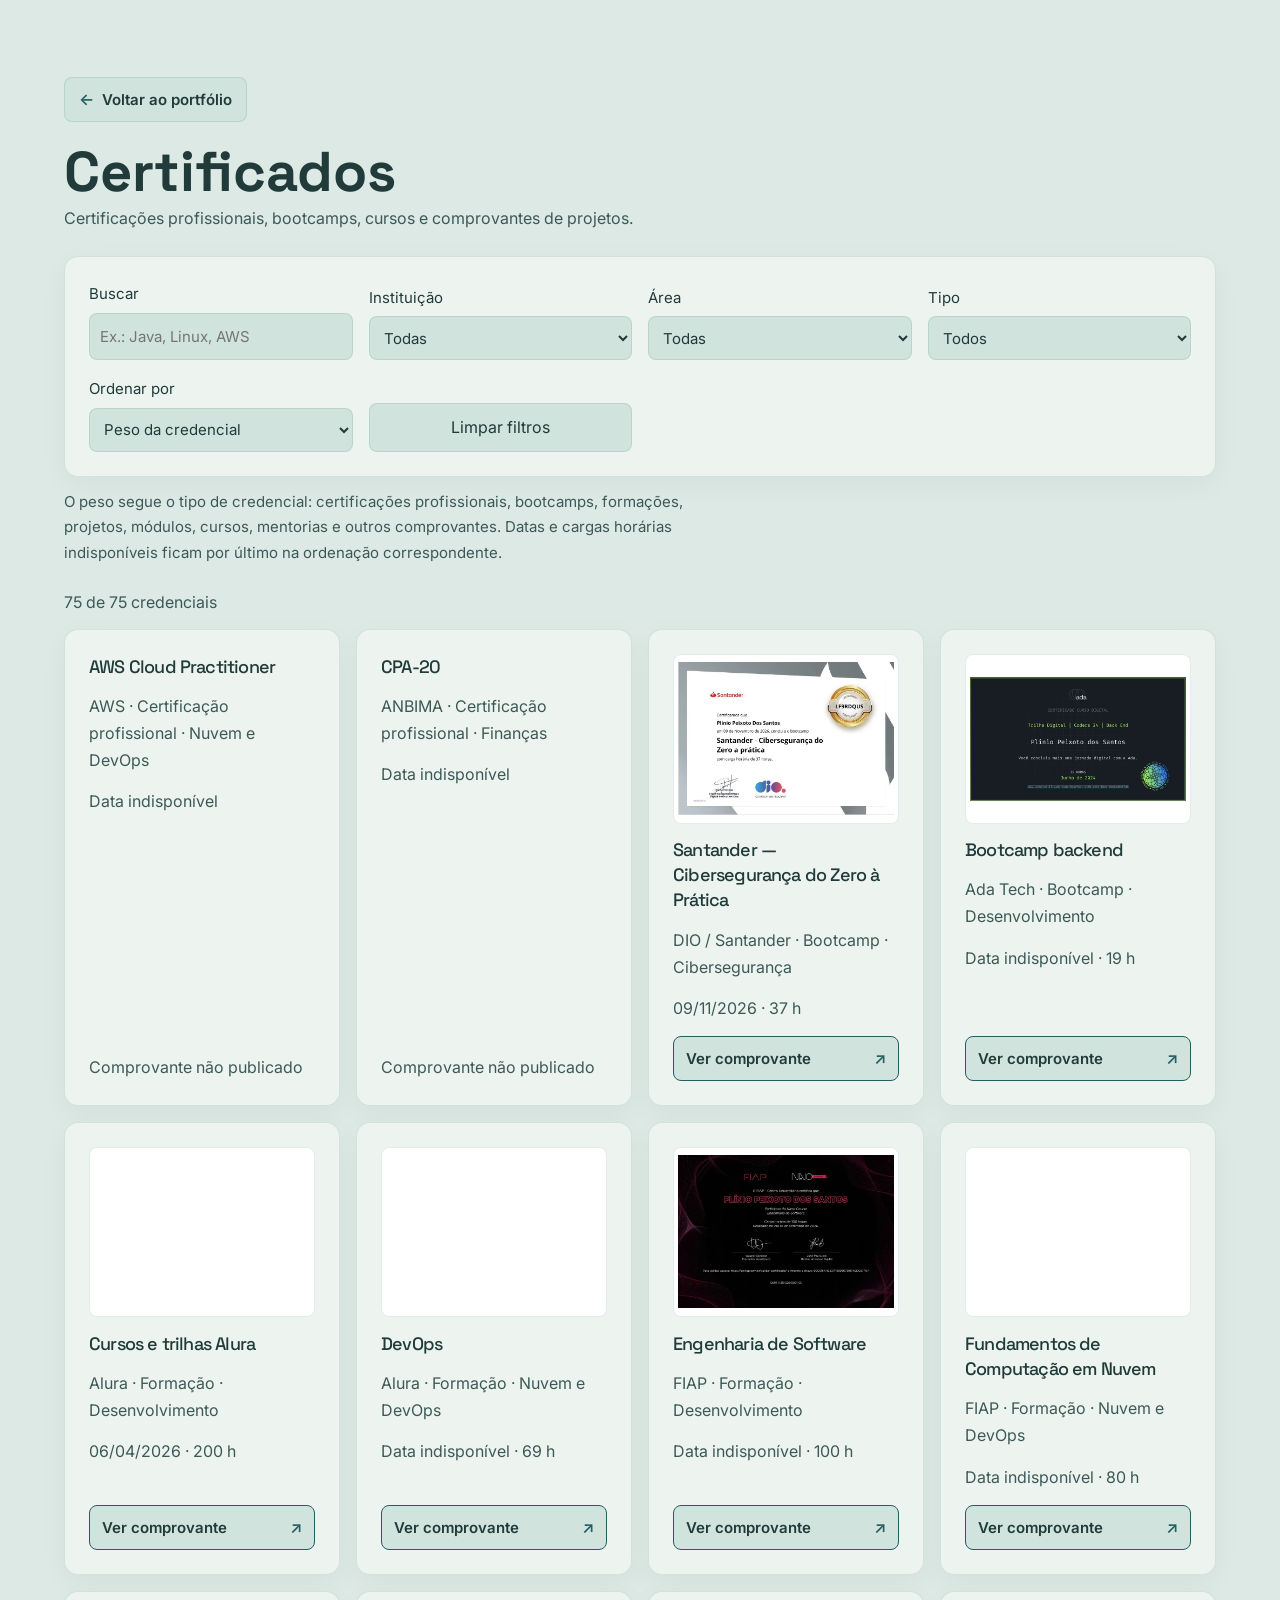
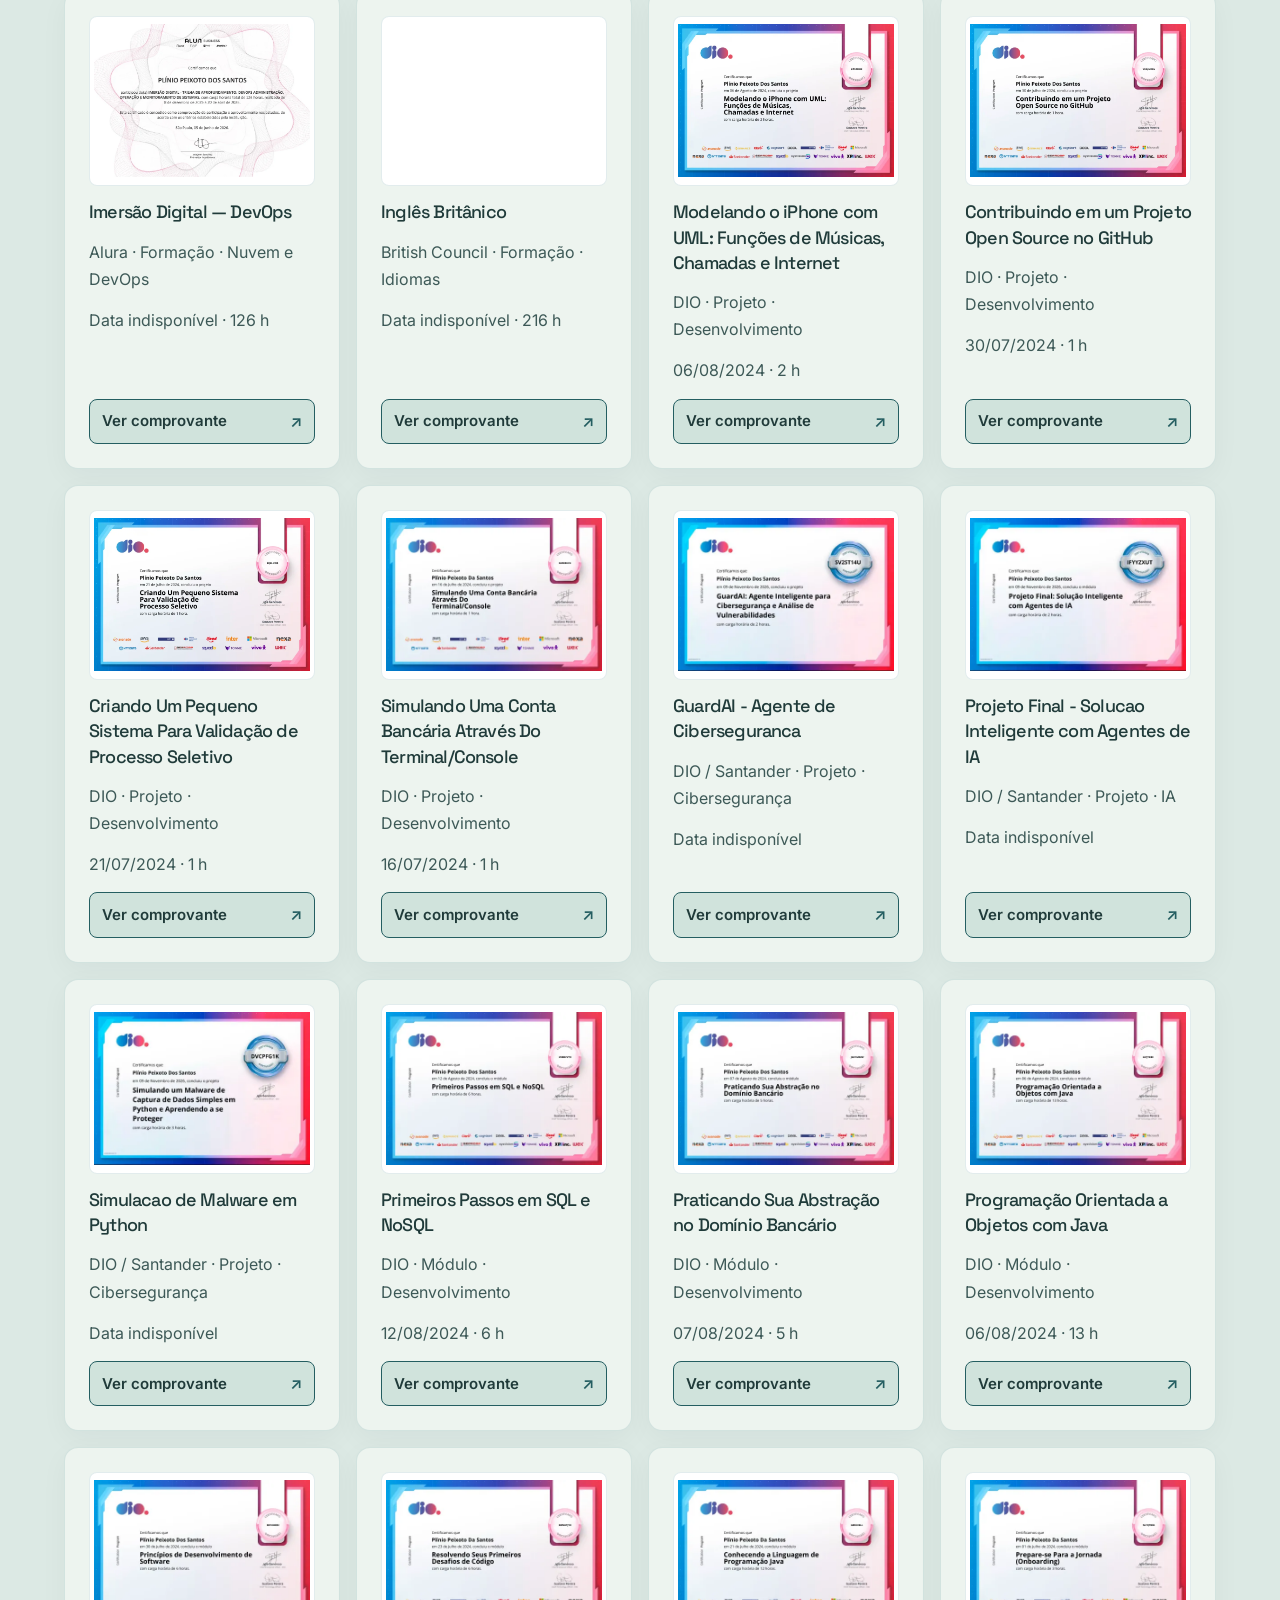
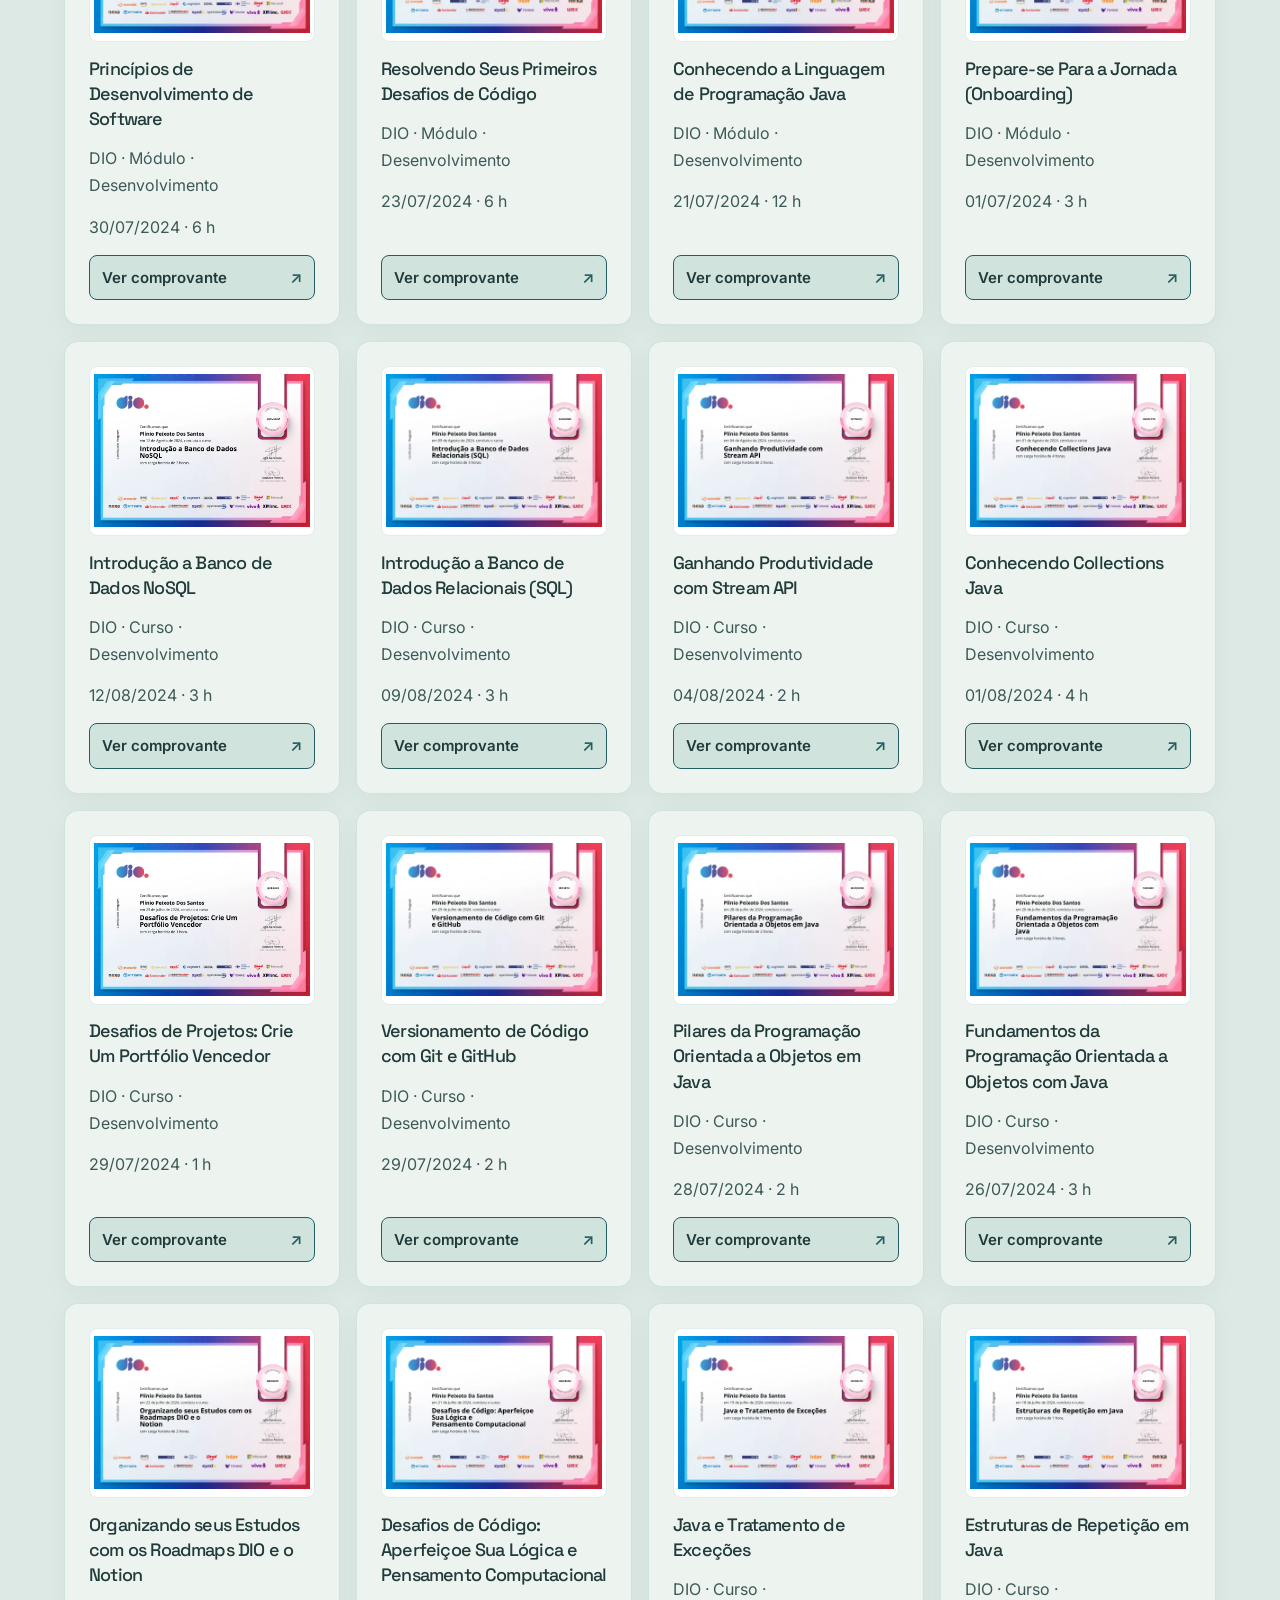
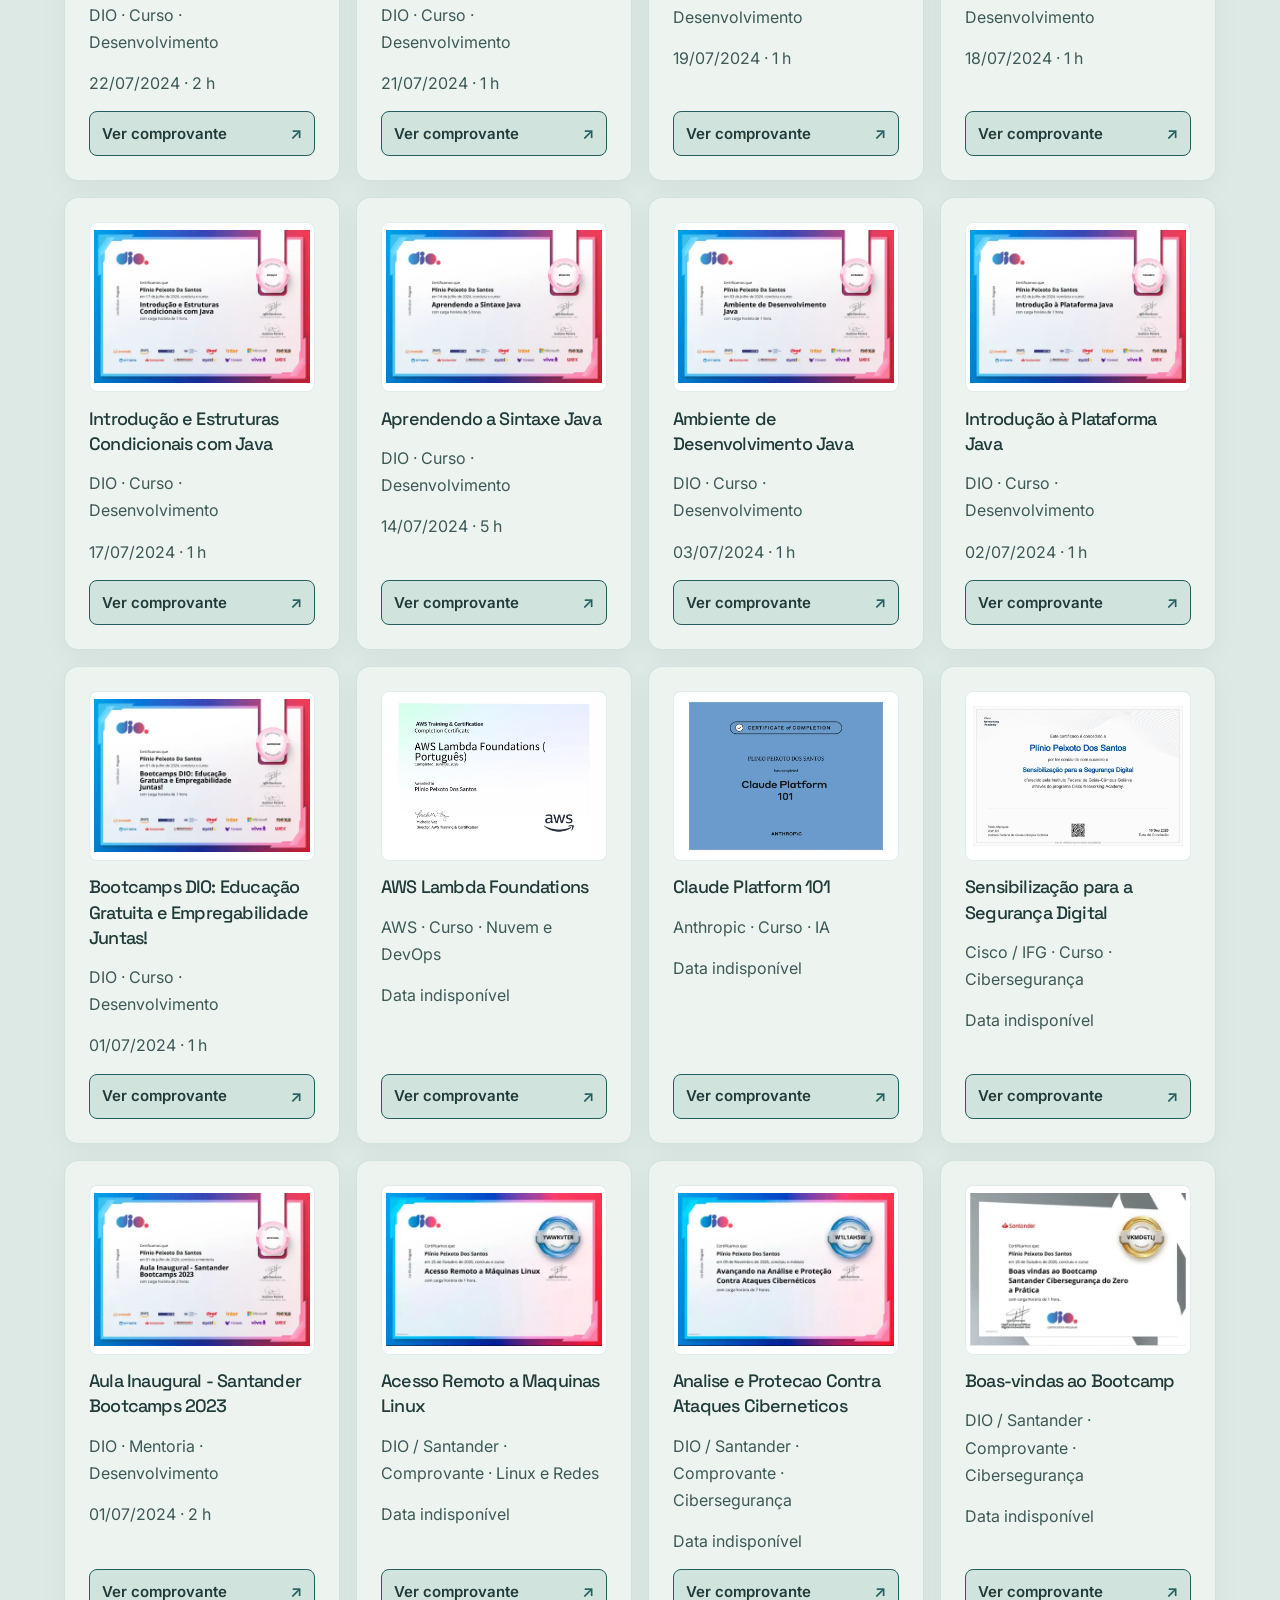
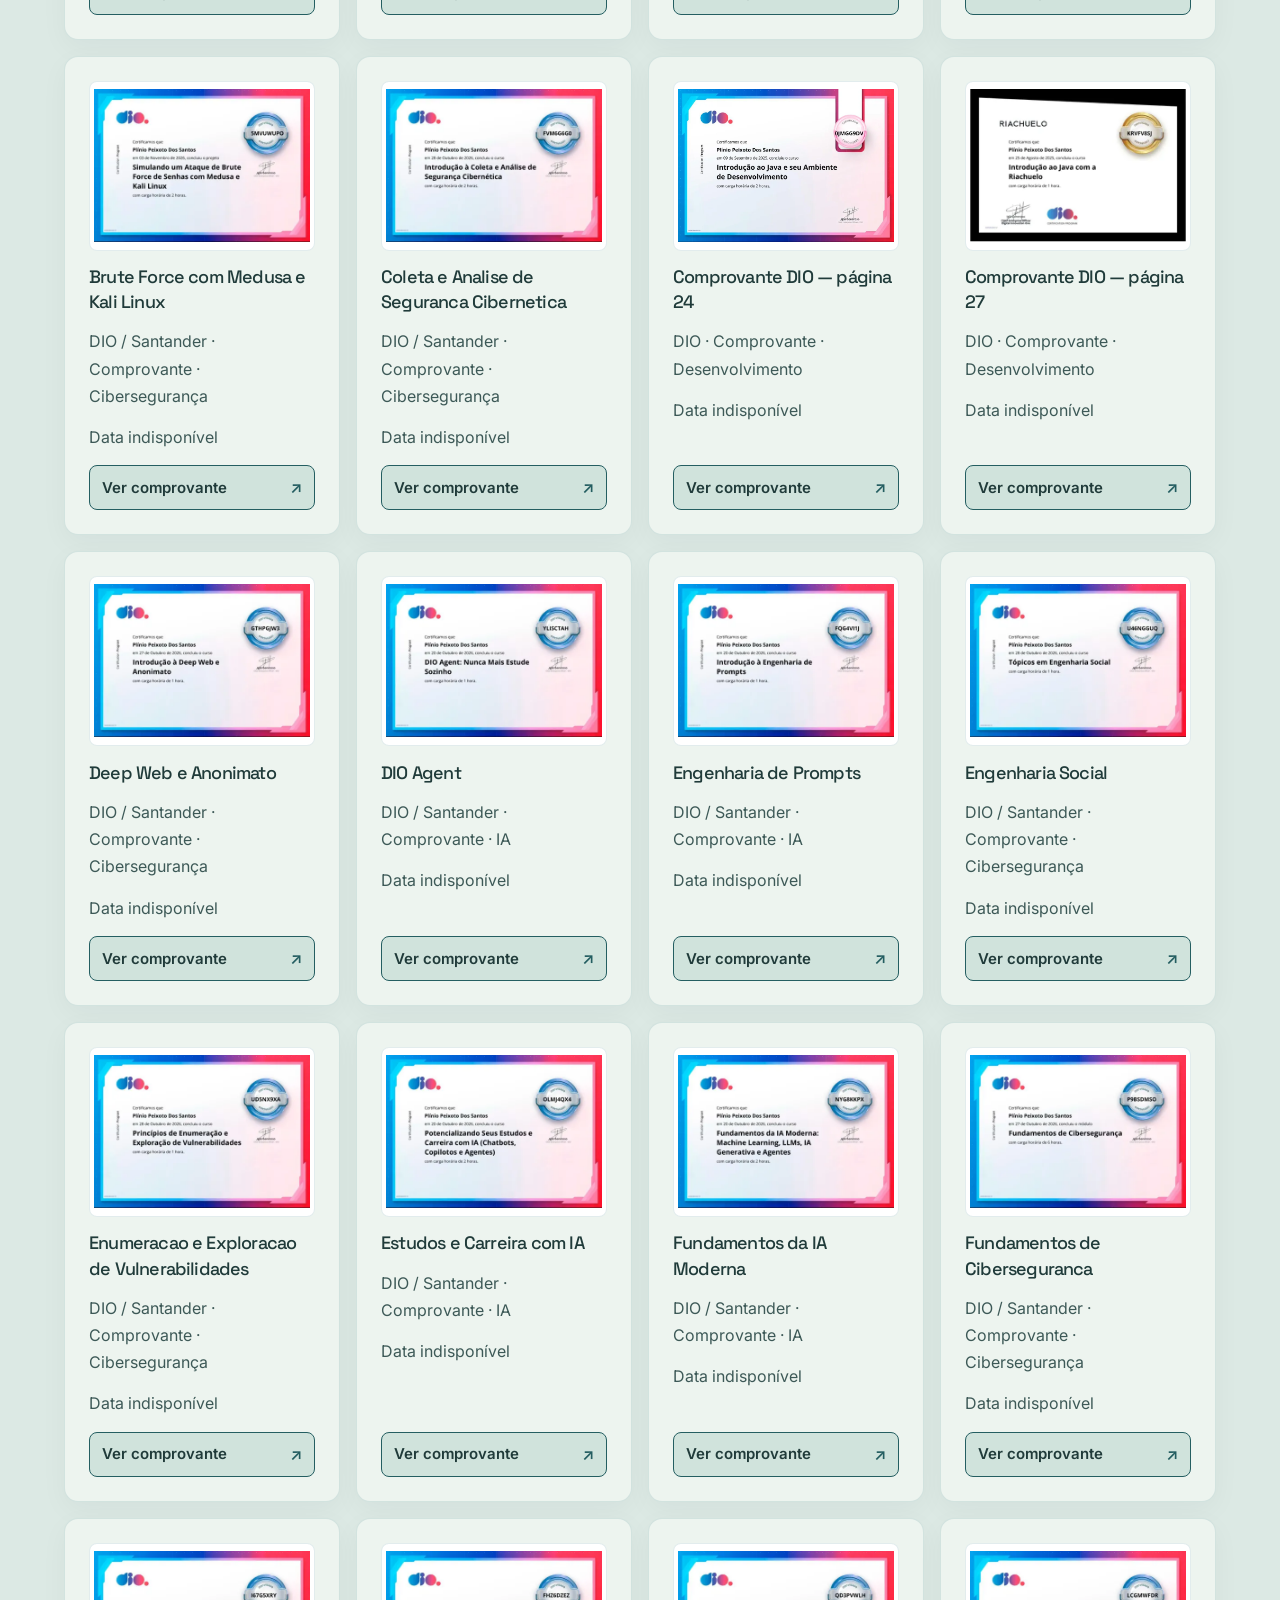
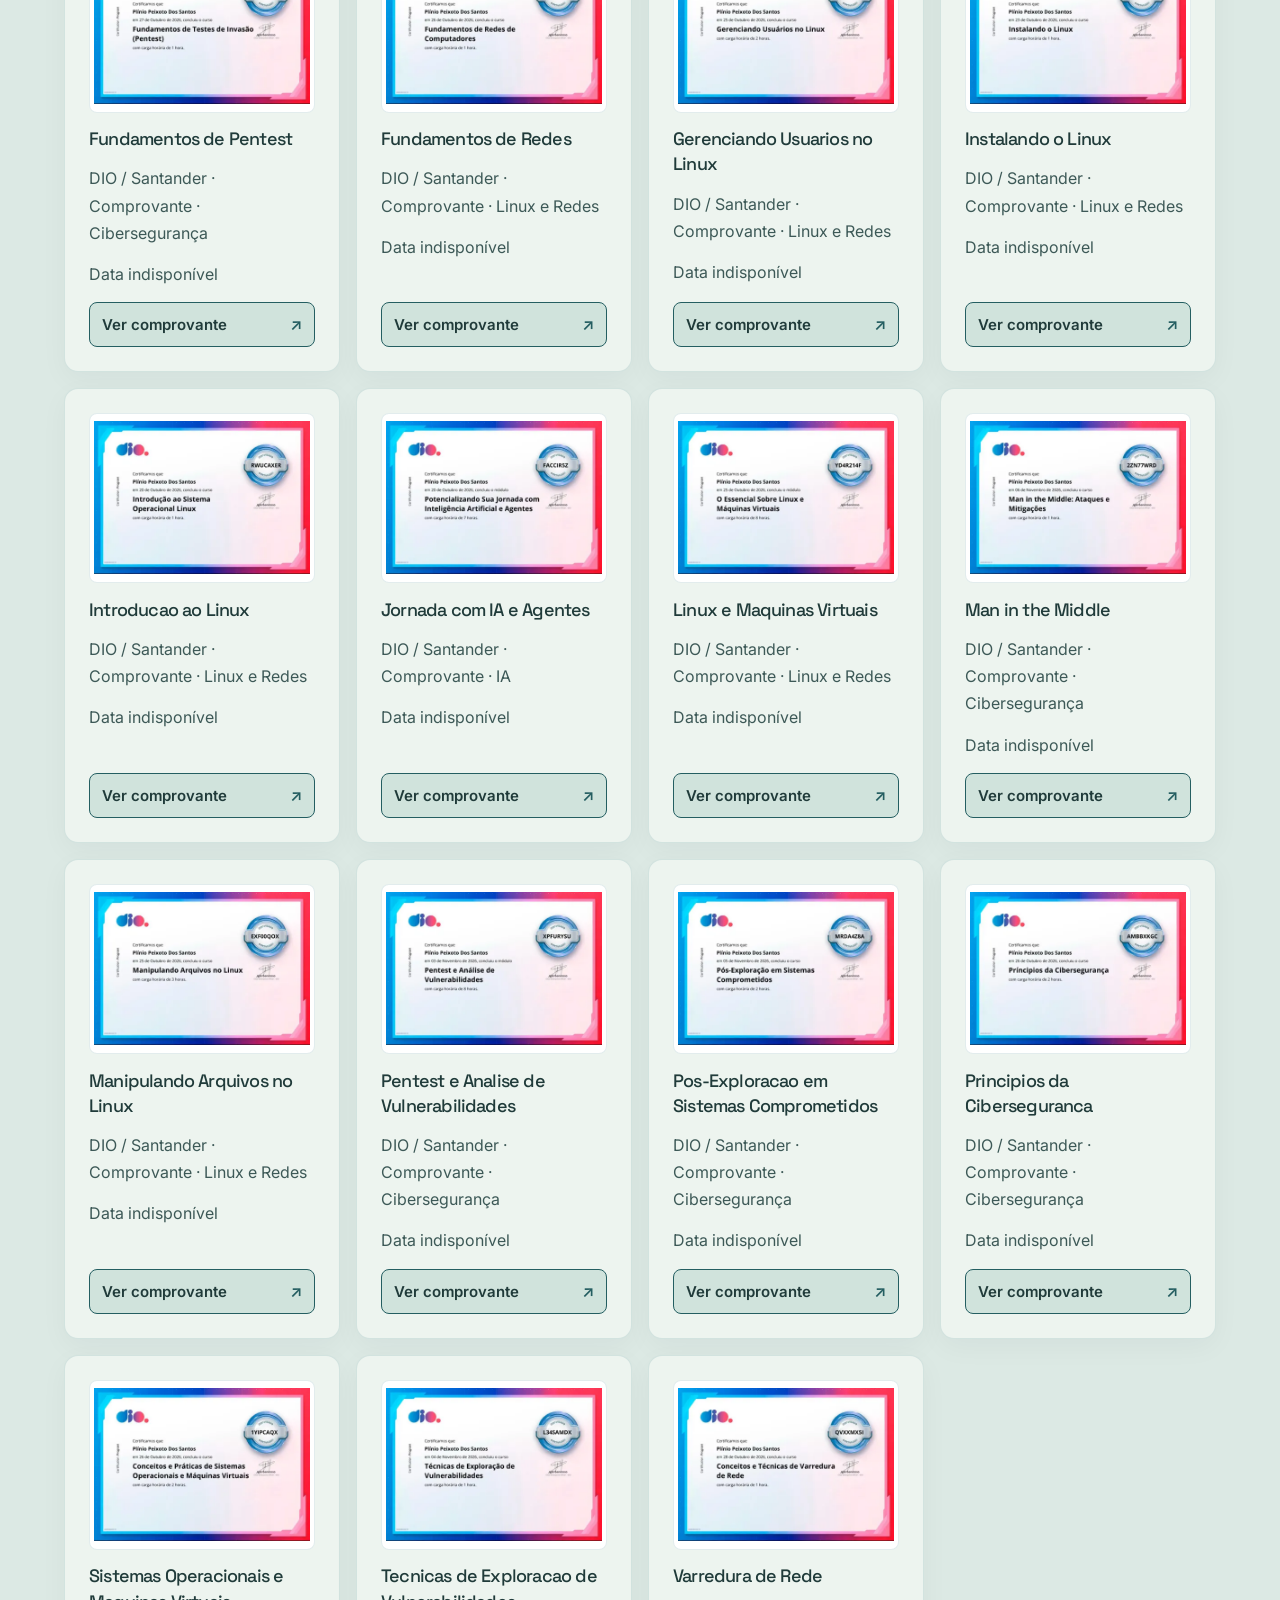
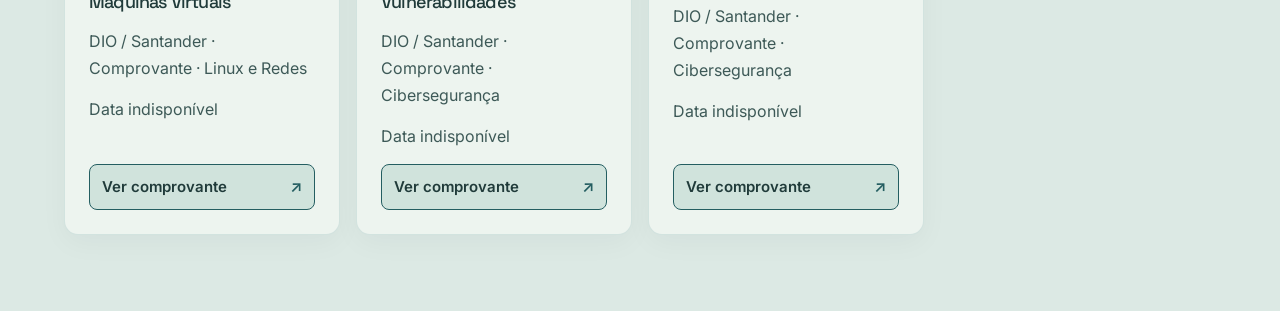
==== commit cb20be59: "Refina identidade Oikawa, interações e experiência mobile" ====
--- a/certificados.html
+++ b/certificados.html
@@ -5,11 +5,15 @@
     <meta name="viewport" content="width=device-width, initial-scale=1" />
     <meta name="description" content="Catálogo de certificados e comprovantes de Plínio Peixoto." />
     <title>Certificados | Plínio Peixoto</title>
+    <link rel="icon" type="image/svg+xml" href="assets/favicon-oikawa.svg" />
+    <link rel="preconnect" href="https://fonts.googleapis.com" />
+    <link rel="preconnect" href="https://fonts.gstatic.com" crossorigin />
+    <link href="https://fonts.googleapis.com/css2?family=Inter:wght@400;500;600;700&family=Space+Grotesk:wght@400;500;600;700&display=swap" rel="stylesheet" />
     <link rel="stylesheet" href="style.css" />
     <link rel="stylesheet" href="certificados.css" />
     <script type="module" src="certificados.js"></script>
   </head>
-  <body class="certificate-page">
+  <body class="certificate-page light">
     <main class="certificate-catalog">
       <a class="certificate-btn catalog-back" href="index.html#cursos">
         <span aria-hidden="true">←</span> Voltar ao portfólio
--- a/style.css
+++ b/style.css
@@ -1,43 +1,44 @@
 /* Shared visual system: tokens, components, sections, responsive states. */
 :root {
   color-scheme: dark;
-  --background: #10091b;
-  --surface: #1c122c;
-  --raised: #281a3d;
-  --primary: #b68cff;
-  --secondary: #c9aaff;
-  --button-bg: #8140df;
+  --background: #142629;
+  --surface: #1d3235;
+  --raised: #284044;
+  --primary: #8bc7c4;
+  --secondary: #b8dbd7;
+  --button-bg: #28656a;
   --button-text: #ffffff;
-  --text: #f4f2ed;
-  --text2: #c2bfcc;
-  --card-border: #bd8eff25;
-  --header-bg: #10091beb;
+  --text: #eaf3f1;
+  --text2: #b5cfca;
+  --card-border: #8ad8de25;
+  --header-bg: #142629eb;
   --ease: cubic-bezier(0.22, 1, 0.36, 1);
-  --radius: 18px;
+  --radius: 14px;
+  --surface-shadow: 0 8px 28px #1426290a;
   --content-width: 75rem;
   --page-gutter: clamp(1rem, 4vw, 1.5rem);
   --section-space: clamp(3.5rem, 8vw, 6.25rem);
   --card-gap: 1.25rem;
   --card-padding: clamp(1.25rem, 2.5vw, 1.5rem);
   --touch-size: 2.75rem;
-  --text-sm: 0.8125rem;
-  --text-base: 0.9375rem;
+  --text-sm: 0.9375rem;
+  --text-base: 1rem;
   --header-layer: 100;
   --skip-layer: 1100;
 }
 :root:has(body.light),
 body.light {
   color-scheme: light;
-  --background: #f5f0ff;
-  --surface: #fff;
-  --raised: #eae0fb;
-  --primary: #6842be;
-  --secondary: #6842be;
-  --button-bg: #7032c9;
-  --text: #22212b;
-  --text2: #64616f;
-  --card-border: #29213c20;
-  --header-bg: #f5f0ffeb;
+  --background: #dce9e4;
+  --surface: #edf4ef;
+  --raised: #d0e3dc;
+  --primary: #245e61;
+  --secondary: #245e61;
+  --button-bg: #28656a;
+  --text: #203b3a;
+  --text2: #3d5957;
+  --card-border: #1a677020;
+  --header-bg: #e5efe9eb;
 }
 * {
   box-sizing: border-box;
@@ -106,7 +107,7 @@
   outline-offset: 5px;
 }
 ::selection {
-  background: #a58bfa50;
+  background: #1b889350;
 }
 h1,
 h2,
@@ -144,7 +145,7 @@
 .about-text h2::before,
 .social-title h2::before {
   display: block;
-  margin-bottom: 16px;
+  margin-bottom: var(--photo-offset);
   font:
     11px/1.5 Inter,
     sans-serif;
@@ -175,7 +176,7 @@
   overflow: hidden;
   pointer-events: none;
   z-index: -1;
-  background: radial-gradient(ellipse at 85% 10%, #8644ed18, transparent 65%);
+  background: radial-gradient(ellipse at 85% 10%, #168d9818, transparent 65%);
   contain: strict;
 }
 .ambient-shape {
@@ -189,8 +190,8 @@
   aspect-ratio: 1;
   background: radial-gradient(
     circle,
-    #974cff24 0%,
-    #974cff0c 40%,
+    #25a9b324 0%,
+    #25a9b30c 40%,
     transparent 70%
   );
 }
@@ -207,16 +208,16 @@
 .ambient-ring {
   width: clamp(200px, 29vw, 440px);
   aspect-ratio: 1;
-  border: 1px solid #b68cff26;
-  box-shadow: inset 0 0 45px #9140ff06;
+  border: 1px solid #8bc7c426;
+  box-shadow: inset 0 0 45px #1e9ba506;
 }
 .ambient-ring::after {
   content: "";
   position: absolute;
   inset: 12px;
   border: 1px solid transparent;
-  border-top-color: #b68cff40;
-  border-right-color: #b68cff18;
+  border-top-color: #8bc7c440;
+  border-right-color: #8bc7c418;
   border-radius: 50%;
   animation: ambient-spin 42s linear infinite;
 }
@@ -225,8 +226,8 @@
   animation-direction: reverse;
 }
 .light .ambient-ring::after {
-  border-top-color: #7032c930;
-  border-right-color: #7032c914;
+  border-top-color: #28656a70;
+  border-right-color: #28656a38;
 }
 @keyframes ambient-spin {
   to {
@@ -246,24 +247,15 @@
   animation-duration: 28s;
   animation-delay: -18s;
 }
-.ambient-orbit {
-  top: 64%;
-  right: 7%;
-  width: 14px;
-  height: 14px;
-  background: #b68cff45;
-  box-shadow: 0 0 26px #974cff30;
-  animation-duration: 20s;
-  animation-delay: -6s;
+.light .background {
+  background: radial-gradient(ellipse at 85% 10%, #428b8529, transparent 65%);
 }
 .light .ambient-glow {
-  opacity: 0.65;
+  background: radial-gradient(circle, #489b8c43, #489b8c22 40%, transparent 70%);
 }
 .light .ambient-ring {
-  border-color: #7032c91c;
-}
-.light .ambient-orbit {
-  background: #7032c92b;
+  border-color: #28656a54;
+  box-shadow: inset 0 0 45px #1e9ba51a;
 }
 @keyframes ambient-drift {
   from {
@@ -422,28 +414,22 @@
   display: grid;
   grid-template-columns: 1.25fr 1fr;
   align-items: center;
-  gap: 70px;
+  gap: clamp(2rem, 6vw, 5rem);
   padding-top: calc(var(--header-height, 80px) + 5rem);
 }
-.hero-text > span {
+.hero-greeting {
   display: inline-flex;
   align-items: center;
   gap: 10px;
   color: var(--primary);
-  font-size: 14px;
+  font-size: 0.9375rem;
   margin-bottom: 22px;
-}
-.hero-text > span::before {
-  content: "";
-  width: 26px;
-  height: 1px;
-  background: currentColor;
 }
 .hero h1 {
   font-size: clamp(62px, 7.4vw, 106px);
   letter-spacing: -0.075em;
-  font-weight: 500;
-  line-height: 1;
+  font-weight: 600;
+  line-height: 1.04;
   margin-bottom: 25px;
 }
 .hero h1 span {
@@ -460,7 +446,7 @@
 .hero p {
   color: var(--text2);
   font-size: 16px;
-  max-width: 400px;
+  max-width: 45ch;
 }
 .buttons {
   display: flex;
@@ -480,7 +466,7 @@
   border-radius: 8px;
   background: var(--button-bg);
   color: var(--button-text);
-  font-size: 13px;
+  font-size: 0.875rem;
   font-weight: 600;
   text-decoration: none;
   transition:
@@ -529,7 +515,7 @@
   .certificate-btn:hover,
   .project-live:hover,
   #enviar:not(:disabled):hover {
-    box-shadow: 0 0 22px #913cff35;
+    box-shadow: 0 0 22px #148d9935;
   }
   .btn:hover::after,
   .certificate-btn:hover::after,
@@ -552,11 +538,13 @@
 .btn.secondary:hover {
   background: var(--surface);
 }
-.hero-image {
-  position: relative;
+.hero-portrait {
   max-width: 430px;
   width: 100%;
   justify-self: end;
+}
+.hero-image {
+  position: relative;
   background: var(--surface);
   border: 1px solid var(--card-border);
   overflow: hidden;
@@ -578,7 +566,7 @@
   background: linear-gradient(
     120deg,
     transparent 35%,
-    rgba(178, 102, 255, 0.65) 50%,
+    rgba(63, 184, 193, 0.65) 50%,
     transparent 65%
   );
   background-size: 250% 250%;
@@ -614,6 +602,7 @@
   border: 1px solid var(--card-border);
   background: var(--surface);
   border-radius: var(--radius);
+  box-shadow: var(--surface-shadow);
 }
 .about,
 .experience,
@@ -627,7 +616,7 @@
   display: grid;
   grid-template-columns: 1fr 1fr;
   align-items: center;
-  gap: 80px;
+  gap: clamp(2rem, 5vw, 4rem);
 }
 .about-text h2 {
   margin-bottom: 28px;
@@ -657,7 +646,7 @@
   display: inline-flex;
   align-items: center;
   gap: 7px;
-  font-size: 13px;
+  font-size: 0.875rem;
   padding: 5px 9px;
   color: #6fcfa6;
   border: 1px solid #6fcfa630;
@@ -689,16 +678,16 @@
   width: 36px;
   height: 36px;
   flex-shrink: 0;
-  background: #a58bfa0e;
-  border: 1px solid #a58bfa20;
+  background: #1b88930e;
+  border: 1px solid #1b889320;
   border-radius: 9px;
   color: var(--primary);
-  font-size: 14px;
+  font-size: 0.9375rem;
 }
 .summary-list small,
 .summary-tags small {
   display: block;
-  font-size: 13px;
+  font-size: 0.875rem;
   letter-spacing: 0.12em;
   text-transform: uppercase;
   color: var(--text2);
@@ -706,7 +695,7 @@
 }
 .summary-list strong {
   display: block;
-  font-size: 13px;
+  font-size: 0.875rem;
   line-height: 1.5;
 }
 .summary-tags {
@@ -724,7 +713,7 @@
   display: inline-flex;
   gap: 8px;
   align-items: center;
-  font-size: 13px;
+  font-size: 0.875rem;
   padding: 5px 9px;
   border-radius: 6px;
   background: var(--raised);
@@ -759,7 +748,7 @@
 }
 .timeline-item > span {
   color: var(--text2);
-  font-size: 13px;
+  font-size: 0.875rem;
   letter-spacing: 0.05em;
   order: -1;
 }
@@ -779,7 +768,130 @@
 }
 .circle.active {
   background: var(--primary);
-  box-shadow: 0 0 0 4px #a58bfa12;
+  box-shadow: 0 0 0 4px #1b889312;
+}
+
+/* Section bands extend beyond the content column. */
+.about,
+.projects {
+  position: relative;
+  isolation: isolate;
+}
+.about::before,
+.projects::before {
+  content: "";
+  position: absolute;
+  inset: 0;
+  z-index: -1;
+  box-shadow: 0 0 0 100vmax var(--section-band);
+  background: var(--section-band);
+  clip-path: inset(0 -100vmax);
+  pointer-events: none;
+}
+.about {
+  --section-band: color-mix(in srgb, var(--surface) 88%, var(--background));
+}
+.projects {
+  color: #eaf3f1;
+  --section-band: #142629;
+}
+.light .projects {
+  color-scheme: dark;
+  --text: #eaf3f1;
+  --text2: #b5cfca;
+  --primary: #8bc7c4;
+  --secondary: #b8dbd7;
+  --surface: #1d3235;
+  --raised: #284044;
+  --card-border: #8ad8de35;
+}
+
+/* A setter's arc connects three actual areas of the portfolio. */
+.project-route {
+  position: relative;
+  display: grid;
+  grid-template-columns: repeat(3, minmax(0, 1fr));
+  gap: 1.5rem;
+  padding-block: 2rem;
+  margin-bottom: 2.5rem;
+  border-block: 1px solid var(--card-border);
+}
+.project-route-line {
+  position: absolute;
+  inset: 0;
+  width: 100%;
+  height: 100%;
+  pointer-events: none;
+}
+.project-route-line path {
+  fill: none;
+  stroke: var(--primary);
+  stroke-width: 1;
+  opacity: 0.28;
+  vector-effect: non-scaling-stroke;
+}
+.project-route a {
+  display: grid;
+  align-content: start;
+  gap: 0.375rem;
+  padding: 1rem;
+  min-width: 0;
+  text-decoration: none;
+  border-radius: 10px;
+  background: var(--section-band);
+  z-index: 1;
+  transition: background-color 200ms ease;
+}
+.project-route a::after {
+  display: none;
+}
+.project-route a:hover,
+.project-route a:focus-visible {
+  color: var(--text);
+  background: var(--surface);
+}
+.project-route strong {
+  color: var(--primary);
+  font-size: clamp(1rem, 2vw, 1.4rem);
+}
+.project-route a > span:not(.route-point) {
+  color: var(--text);
+  overflow-wrap: anywhere;
+}
+.project-route small {
+  color: var(--text2);
+}
+.route-point {
+  width: 10px;
+  height: 10px;
+  margin-bottom: 0.75rem;
+  border: 2px solid var(--primary);
+  border-radius: 50%;
+  transition: background-color 200ms ease, box-shadow 200ms ease;
+}
+.project-route a:is(:hover, :focus-visible) .route-point {
+  background: var(--primary);
+  box-shadow: 0 0 0 5px color-mix(in srgb, var(--primary) 15%, transparent);
+}
+@media (max-width: 760px) {
+  .project-route {
+    grid-template-columns: 1fr;
+    gap: 0.25rem;
+    padding-block: 0.75rem;
+  }
+  .project-route a {
+    grid-template-columns: 12px 1fr;
+    text-align: start;
+    justify-items: start;
+    column-gap: 1rem;
+  }
+  .route-point {
+    grid-row: span 3;
+    margin: 0.375rem 0 0;
+  }
+  .project-route-line {
+    display: none;
+  }
 }
 
 /* Real project captures and identified fallbacks */
@@ -789,7 +901,7 @@
 }
 .section-note {
   color: var(--text2);
-  font-size: 13px;
+  font-size: 0.875rem;
   max-width: 640px;
   margin-bottom: 36px;
 }
@@ -810,7 +922,7 @@
 }
 .project-card:hover {
   transform: translateY(-5px);
-  border-color: #a58bfa55;
+  border-color: #1b889355;
   box-shadow: 0 18px 40px #00000018;
 }
 .project-preview {
@@ -844,7 +956,7 @@
   overflow: hidden;
   white-space: nowrap;
   text-overflow: ellipsis;
-  font-size: 13px;
+  font-size: 0.875rem;
   color: var(--text2);
 }
 .project-screen {
@@ -886,7 +998,7 @@
 }
 .project-info > p {
   color: var(--text2);
-  font-size: 14px;
+  font-size: 0.9375rem;
   line-height: 1.8;
   margin-bottom: 14px;
 }
@@ -901,8 +1013,9 @@
   border: 0;
   align-self: flex-start;
   color: var(--primary);
-  font-size: 10px;
-  padding: 0 0 14px;
+  font-size: 0.875rem;
+  min-height: 44px;
+  padding: 0 0 8px;
 }
 .techs {
   display: flex;
@@ -911,7 +1024,7 @@
   margin-bottom: 24px;
 }
 .techs span {
-  font-size: 13px;
+  font-size: 0.875rem;
   color: var(--text2);
   background: var(--raised);
   border: 1px solid var(--card-border);
@@ -967,7 +1080,7 @@
   padding: var(--card-padding);
 }
 .course-card:hover {
-  border-color: #a58bfa50;
+  border-color: #1b889350;
 }
 .course-card h3 {
   font-size: 20px;
@@ -990,7 +1103,7 @@
 }
 .card-footer > span {
   color: var(--primary);
-  font-size: 13px;
+  font-size: 0.875rem;
   font-weight: 500;
 }
 .certificate-btn {
@@ -1050,14 +1163,14 @@
 }
 .education-status {
   color: var(--text2);
-  font-size: 13px;
+  font-size: 0.875rem;
   border: 1px solid var(--card-border);
   padding: 4px 8px;
   border-radius: 5px;
 }
 .course-card .education-institution {
   color: var(--primary);
-  font-size: 13px;
+  font-size: 0.875rem;
   margin-bottom: 12px;
 }
 .education-card .card-footer {
@@ -1066,7 +1179,7 @@
   justify-content: space-between;
 }
 .education-period {
-  font-size: 13px;
+  font-size: 0.875rem;
 }
 
 /* Contact and guestbook */
@@ -1077,7 +1190,7 @@
 .social-title p,
 .guestbook > p {
   color: var(--text2);
-  font-size: 14px;
+  font-size: 0.9375rem;
 }
 .social-grid {
   display: grid;
@@ -1107,7 +1220,7 @@
 }
 .social-card span {
   color: var(--text2);
-  font-size: 13px;
+  font-size: 0.875rem;
   line-height: 1.7;
   display: block;
 }
@@ -1121,6 +1234,12 @@
   padding: var(--card-padding);
 }
 .comment-form input,
+.comment-form :is(input, textarea):focus-visible,
+.certificate-search input:focus-visible {
+  border-color: var(--primary);
+  outline: 2px solid var(--primary);
+  outline-offset: 3px;
+}
 .comment-form textarea {
   width: 100%;
   min-width: 0;
@@ -1129,7 +1248,7 @@
   border: 1px solid var(--card-border);
   padding: 12px 14px;
   border-radius: 7px;
-  font-size: 13px;
+  font-size: 16px;
 }
 .comment-form textarea {
   resize: vertical;
@@ -1181,16 +1300,16 @@
   padding: var(--card-padding);
 }
 .comentario h3 {
-  font-size: 14px;
+  font-size: 0.9375rem;
   margin-bottom: 8px;
 }
 .comentario p {
-  font-size: 12px;
+  font-size: 0.8125rem;
   color: var(--text2);
   white-space: pre-wrap;
 }
 .comment-status {
-  font-size: 12px;
+  font-size: 0.8125rem;
   color: var(--text2);
 }
 footer {
@@ -1198,7 +1317,7 @@
   border-top: 1px solid var(--card-border);
   padding: 28px 24px;
   color: var(--text2);
-  font-size: 13px;
+  font-size: 0.875rem;
   letter-spacing: 0.02em;
 }
 
@@ -1216,15 +1335,35 @@
   transform: none;
 }
 /* Evidence and professional content hierarchy. */
-.featured-projects {
-  grid-template-columns: repeat(3, minmax(0, 1fr));
+@media (min-width: 961px) {
+  #project-appUEG {
+    display: grid;
+    grid-template-columns: 1.2fr 1fr;
+    align-items: start;
+  }
+  #project-appUEG .project-info {
+    grid-column: 2;
+    grid-row: 1 / 4;
+    height: 100%;
+  }
+  #project-appUEG > .project-gallery {
+    grid-column: 1;
+  }
+}
+@media (min-width: 761px) {
+  .featured-projects > #project-appUEG {
+    grid-column: 1 / -1;
+  }
+  .featured-projects > #project-appUEG .project-screen {
+    aspect-ratio: 1600 / 719;
+  }
 }
 .project-kind,
 .credential-status {
   display: inline-flex;
   align-self: flex-start;
   color: var(--primary);
-  font-size: 12px;
+  font-size: 0.8125rem;
   font-weight: 600;
   margin-bottom: 12px;
 }
@@ -1250,26 +1389,26 @@
   min-height: 44px;
 }
 .case-study summary {
-  font-size: 14px;
+  font-size: 0.9375rem;
 }
 .case-study dl {
   margin-top: 14px;
 }
 .case-study dt {
-  font-size: 13px;
+  font-size: 0.875rem;
   color: var(--text);
   font-weight: 600;
   margin: 14px 0 5px;
 }
 .case-study dd,
 .case-study > a {
-  font-size: 13px;
+  font-size: 0.875rem;
   line-height: 1.8;
   color: var(--text2);
 }
 .case-study > a {
   display: inline-block;
-  margin-top: 16px;
+  margin-top: var(--photo-offset);
   color: var(--primary);
   text-underline-offset: 4px;
 }
@@ -1277,7 +1416,7 @@
 .personal-links {
   margin-top: 28px;
   border-top: 1px solid var(--card-border);
-  padding-top: 16px;
+  padding-top: var(--photo-offset);
 }
 .other-projects > summary,
 .personal-links > summary {
@@ -1288,7 +1427,7 @@
   margin-top: 20px;
 }
 .compact-certificate .credential-proof {
-  font-size: 12px;
+  font-size: 0.8125rem;
   line-height: 1.7;
   color: var(--text2);
 }
@@ -1297,7 +1436,7 @@
   padding: 14px 0 0 18px;
   margin-top: 18px;
   color: var(--text2);
-  font-size: 14px;
+  font-size: 0.9375rem;
 }
 .experience-scope li + li {
   margin-top: 6px;
@@ -1312,7 +1451,7 @@
 .skills-evidence > h3,
 .education-subtitle {
   font-size: 22px;
-  margin-bottom: 16px;
+  margin-bottom: var(--photo-offset);
 }
 .skills-evidence > p {
   color: var(--text2);
@@ -1325,6 +1464,7 @@
   gap: var(--card-gap);
 }
 .skills-list li {
+  transition: border-color 180ms ease;
   display: grid;
   grid-template-rows: auto 1fr auto;
   gap: 8px;
@@ -1333,6 +1473,9 @@
   border-radius: 12px;
   background: var(--raised);
   min-width: 0;
+}
+.skills-list li:focus-within {
+  border-color: var(--primary);
 }
 .skills-list strong {
   font-size: 16px;
@@ -1352,14 +1495,14 @@
 }
 .skills-list span {
   color: var(--text2);
-  font-size: 14px;
+  font-size: 0.9375rem;
 }
 .current-experience {
   border-top: 2px solid var(--primary);
 }
 .preview-caption {
   padding: 12px 24px 0;
-  font-size: 13px;
+  font-size: 0.875rem;
   color: var(--text2);
   line-height: 1.6;
 }
@@ -1369,7 +1512,7 @@
 .full-education {
   border-top: 1px solid var(--card-border);
   margin-top: 24px;
-  padding-top: 16px;
+  padding-top: var(--photo-offset);
 }
 .full-education > summary,
 .guestbook-disclosure > summary,
@@ -1475,7 +1618,7 @@
   border: 1px solid var(--card-border);
   border-radius: 8px;
   text-decoration: none;
-  font-size: 13px;
+  font-size: 0.875rem;
 }
 .cyber-certificates a:hover {
   border-color: var(--primary);
@@ -1496,7 +1639,7 @@
   display: inline-block;
   min-height: 44px;
   padding: 10px 0;
-  font-size: 14px;
+  font-size: 0.9375rem;
 }
 .guestbook-panel > p {
   color: var(--text2);
@@ -1530,8 +1673,8 @@
   .hero-image:hover {
     border-color: var(--primary);
     box-shadow:
-      0 0 24px #913cff55,
-      0 0 60px #913cff30;
+      0 0 24px #148d9955,
+      0 0 60px #148d9930;
   }
   .hero-image:hover::after {
     background-position: 150% 150%;
@@ -1625,7 +1768,7 @@
   min-height: 48px;
   background: var(--raised);
   color: var(--text2);
-  font-size: 12px;
+  font-size: 0.8125rem;
   text-align: center;
 }
 @media (forced-colors: active) {
@@ -1646,7 +1789,7 @@
     gap: 14px;
   }
   nav a {
-    font-size: 11px;
+    font-size: 0.75rem;
   }
   .hero {
     gap: 36px;
@@ -1655,9 +1798,6 @@
     gap: 40px;
   }
   .courses-grid {
-    grid-template-columns: repeat(2, minmax(0, 1fr));
-  }
-  .featured-projects {
     grid-template-columns: repeat(2, minmax(0, 1fr));
   }
 }
@@ -1688,7 +1828,7 @@
     justify-content: center;
     min-width: 0;
     padding: 6px;
-    font-size: 13px;
+    font-size: 0.875rem;
     border-radius: 8px;
     text-align: center;
   }
@@ -1713,7 +1853,7 @@
 
   nav a {
     min-height: 48px;
-    font-size: 15px;
+    font-size: 1rem;
   }
   nav a[aria-current] {
     background: var(--raised);
@@ -1743,6 +1883,33 @@
   }
 }
 @media (max-width: 760px) {
+  header {
+    padding-block: max(8px, env(safe-area-inset-top)) 6px;
+    row-gap: 4px;
+  }
+  #menu {
+    gap: 2px 6px;
+  }
+  #menu a {
+    min-height: 44px;
+    padding: 6px 4px;
+    font-size: 0.875rem;
+  }
+  .hero-greeting {
+    margin-bottom: 16px;
+  }
+  .about-card {
+    padding: 20px;
+  }
+  .project-info {
+    padding: 20px;
+  }
+  .project-info h3 {
+    line-height: 1.3;
+  }
+  .project-actions {
+    row-gap: 12px;
+  }
   .ambient-ring-one {
     right: -42%;
   }
@@ -1751,9 +1918,6 @@
   }
   .ambient-glow {
     opacity: 0.7;
-  }
-  .ambient-orbit {
-    display: none;
   }
   .ambient-ring-two,
   .ambient-glow-two {
@@ -1768,11 +1932,11 @@
   .case-study dd,
   .case-study > a,
   .case-study dt {
-    font-size: 14px;
+    font-size: 0.9375rem;
   }
   .other-projects > summary,
   .personal-links > summary {
-    font-size: 15px;
+    font-size: 1rem;
   }
   .selected-credentials,
   .bootcamp-grid,
@@ -1825,10 +1989,10 @@
   .section-note,
   .social-title p,
   .guestbook > p {
-    font-size: 15px;
+    font-size: 1rem;
     line-height: 1.75;
   }
-  .hero-image {
+  .hero-portrait {
     width: 65%;
     max-width: 300px;
     justify-self: center;
@@ -1841,7 +2005,7 @@
   }
   .btn {
     min-height: 48px;
-    font-size: 13px;
+    font-size: 0.875rem;
     padding: 12px;
     justify-content: center;
     text-align: center;
@@ -1850,15 +2014,15 @@
     font-size: 20px;
   }
   .summary-list strong {
-    font-size: 15px;
+    font-size: 1rem;
   }
   .summary-list small,
   .summary-tags small {
-    font-size: 13px;
+    font-size: 0.875rem;
   }
   .status-badge,
   .focus-tag {
-    font-size: 13px;
+    font-size: 0.875rem;
   }
   .summary-icon,
   .education-icon {
@@ -1873,11 +2037,11 @@
     gap: 20px;
   }
   .timeline-item p {
-    font-size: 15px;
+    font-size: 1rem;
     line-height: 1.75;
   }
   .timeline-item h4 {
-    font-size: 14px;
+    font-size: 0.9375rem;
   }
   .project-preview {
     padding: 12px 12px 0;
@@ -1886,7 +2050,7 @@
     height: 32px;
   }
   .browser-bar span {
-    font-size: 13px;
+    font-size: 0.875rem;
   }
   .project-info {
     padding: 22px;
@@ -1896,14 +2060,14 @@
     line-height: 1.3;
   }
   .project-info > p {
-    font-size: 15px;
+    font-size: 1rem;
     line-height: 1.75;
   }
   .project-info .techs {
     gap: 6px;
   }
   .project-info .techs span {
-    font-size: 13px;
+    font-size: 0.875rem;
     padding: 6px 9px;
   }
   .project-actions {
@@ -1912,14 +2076,14 @@
   .project-link,
   .project-live,
   .description-toggle {
-    font-size: 13px;
+    font-size: 0.875rem;
   }
   .course-card h3 {
     font-size: 22px;
     line-height: 1.35;
   }
   .course-card p {
-    font-size: 15px;
+    font-size: 1rem;
     line-height: 1.75;
   }
   .course-card .education-institution,
@@ -1927,13 +2091,13 @@
   .education-status,
   .card-footer,
   .certificate-btn {
-    font-size: 13px;
+    font-size: 0.875rem;
   }
   .social-card h3 {
     font-size: 19px;
   }
   .social-card span {
-    font-size: 13px;
+    font-size: 0.875rem;
     overflow-wrap: anywhere;
   }
   #enviar {
@@ -1949,10 +2113,10 @@
   }
   .comentario p,
   .comment-status {
-    font-size: 14px;
+    font-size: 0.9375rem;
   }
   footer {
-    font-size: 13px;
+    font-size: 0.875rem;
     padding-bottom: calc(24px + env(safe-area-inset-bottom));
   }
 }
@@ -1967,7 +2131,7 @@
   }
   nav a {
     min-height: 44px;
-    font-size: 13px;
+    font-size: 0.875rem;
   }
 }
 @media (max-width: 400px) {
@@ -2042,6 +2206,72 @@
   }
 }
 
+/* Native transitions keep navigation compatible with older browsers. */
+@view-transition {
+  navigation: auto;
+}
+::view-transition-old(root),
+::view-transition-new(root) {
+  animation-duration: 180ms;
+}
+.project-preview,
+.catalog-preview {
+  transform: perspective(1000px) rotateX(var(--preview-x, 0deg)) rotateY(var(--preview-y, 0deg));
+  transition: transform 240ms var(--ease);
+}
+@media (hover: hover) {
+  .btn:active,
+  .certificate-btn:active,
+  .gallery-arrow:active {
+    scale: 0.98;
+  }
+  .social-card:hover > i {
+    translate: 0 -3px;
+  }
+}
+.social-card > i {
+  transition: translate 220ms var(--ease);
+}
+summary {
+  transition: color 180ms ease;
+}
+summary:hover {
+  color: var(--primary);
+}
+.timeline-item:focus-within {
+  border-color: var(--primary);
+}
+@supports (animation-timeline: scroll()) {
+  @media (prefers-reduced-motion: no-preference) {
+    header::after {
+      content: "";
+      position: absolute;
+      bottom: 0;
+      left: 0;
+      width: 100%;
+      height: 2px;
+      background: var(--primary);
+      transform-origin: left;
+      animation: reading-progress linear both;
+      animation-timeline: scroll(root);
+      pointer-events: none;
+    }
+    .hero-portrait {
+      animation: portrait-drift linear both;
+      animation-timeline: scroll(root);
+      animation-range: 0px 850px;
+    }
+  }
+}
+@keyframes reading-progress {
+  from { transform: scaleX(0); }
+  to { transform: scaleX(1); }
+}
+@keyframes portrait-drift {
+  from { translate: 0 0; }
+  to { translate: 0 24px; }
+}
+
 @media (prefers-reduced-motion: reduce) {
   html {
     scroll-behavior: auto;
@@ -2052,8 +2282,154 @@
     animation: none !important;
     transition: none !important;
   }
+  ::view-transition-old(root),
+  ::view-transition-new(root) {
+    animation: none !important;
+  }
+  .project-preview,
+  .catalog-preview {
+    transform: none;
+  }
   .reveal {
     opacity: 1;
     transform: none;
   }
 }
+
+/* The portrait easter egg supports touch and keyboard activation. */
+button.hero-image {
+  display: block;
+  width: 100%;
+  padding: 0;
+  color: inherit;
+}
+.hero-image.oikawa-revealed .hero-image-hover {
+  opacity: 1;
+}
+.hero-image.oikawa-revealed::after {
+  opacity: 1;
+  background-position: 150% 150%;
+}
+.oikawa-party {
+  position: fixed;
+  inset: 0;
+  z-index: 90;
+  pointer-events: none;
+}
+main > section {
+  position: relative;
+}
+.oikawa-scatter {
+  display: none;
+  position: absolute;
+  inset: 0;
+  pointer-events: none;
+}
+.oikawa-scattered .oikawa-scatter {
+  display: block;
+}
+.oikawa-scatter img {
+  position: absolute;
+  top: var(--photo-top);
+  width: var(--photo-size);
+  height: auto;
+  max-height: 300px;
+  object-fit: contain;
+  border: 3px solid var(--surface);
+  box-shadow: 0 3px 10px #14262920;
+  rotate: var(--photo-angle);
+  animation: page-enter 350ms var(--ease) backwards;
+  animation-delay: var(--photo-delay);
+}
+.oikawa-scatter img[data-side="left"] {
+  right: calc(100% + var(--photo-edge));
+}
+.oikawa-scatter img[data-side="right"] {
+  left: calc(100% + var(--photo-edge));
+}
+.oikawa-scatter img[data-shape="soft"] { border-radius: 18px; }
+.oikawa-scatter img[data-shape="portrait"] { border-radius: 5px; }
+.oikawa-scatter img[data-shape="arch"] { border-radius: 20px 20px 6px 6px; }
+.oikawa-close {
+  position: absolute;
+  bottom: max(1rem, env(safe-area-inset-bottom));
+  left: 50%;
+  translate: -50% 0;
+  white-space: nowrap;
+  pointer-events: auto;
+  box-shadow: 0 4px 24px #14262940;
+}
+.oikawa-source {
+  position: absolute;
+  bottom: 0;
+  right: 0;
+  font-size: 0.6875rem;
+  color: var(--text);
+  background: var(--surface);
+  pointer-events: auto;
+}
+@media (prefers-reduced-motion: reduce) {
+  .oikawa-scatter img { animation: none; }
+}
+/* The inward edge dissolves where illustrations cross into the reading column. */
+.oikawa-scatter img {
+  width: var(--photo-size);
+  --photo-overlap: 52px;
+}
+.oikawa-scatter img[data-format="manga"] {
+  border-radius: 4px;
+}
+.oikawa-scatter img[data-side="left"] {
+  right: calc(100% - var(--photo-overlap) + var(--photo-edge));
+  mask-image: linear-gradient(to right, #000 0, #000 calc(100% - var(--photo-overlap) - 28px), #0001 calc(100% - 20px), transparent);
+}
+.oikawa-scatter img[data-side="right"] {
+  left: calc(100% - var(--photo-overlap) + var(--photo-edge));
+  mask-image: linear-gradient(to left, #000 0, #000 calc(100% - var(--photo-overlap) - 28px), #0001 calc(100% - 20px), transparent);
+}
+
+.oikawa-scattered,
+html:has(.oikawa-scattered) {
+  overflow-x: clip;
+}
+
+@media (max-width: 760px) {
+  .oikawa-close {
+    left: auto;
+    right: 12px;
+    bottom: max(16px, env(safe-area-inset-bottom));
+    translate: none;
+    min-height: 44px;
+    padding: 8px 14px;
+    font-size: 0.8125rem;
+    border-radius: 22px;
+  }
+  .oikawa-source {
+    left: 8px;
+    right: auto;
+    bottom: 0;
+    max-width: calc(100% - 16px);
+  }
+  .oikawa-scatter img {
+    width: clamp(76px, calc(var(--photo-size) * 0.72), 170px);
+    max-height: 210px;
+    --photo-overlap: 34px;
+    border-width: 2px;
+    box-shadow: 0 2px 7px #14262915;
+    rotate: clamp(-7deg, var(--photo-angle), 7deg);
+  }
+  .oikawa-scatter img[data-format="manga"] {
+    width: clamp(145px, 43vw, 185px);
+    --photo-overlap: 48px;
+  }
+  .oikawa-scatter img[data-side="left"] {
+    right: auto;
+    left: -8px;
+    mask-image: linear-gradient(to right, #000b 0, #0008 35%, #0003 72%, transparent);
+  }
+  .oikawa-scatter img[data-side="right"] {
+    left: auto;
+    right: -8px;
+    mask-image: linear-gradient(to left, #000b 0, #0008 35%, #0003 72%, transparent);
+  }
+}
--- a/certificados.css
+++ b/certificados.css
@@ -22,12 +22,17 @@
 }
 .catalog-filters {
   margin-block: 1.5rem 0.75rem;
+  padding: clamp(1rem, 3vw, 1.5rem);
+  border: 1px solid var(--card-border);
+  border-radius: var(--radius);
+  background: var(--surface);
+  box-shadow: var(--surface-shadow);
   align-items: end;
 }
 .catalog-filters label {
   display: grid;
   gap: 0.375rem;
-  font-size: 0.875rem;
+  font-size: 0.9375rem;
 }
 .catalog-filters :is(input, select, button) {
   width: 100%;
@@ -41,7 +46,7 @@
 }
 .catalog-note {
   max-width: 75ch;
-  font-size: 0.875rem;
+  font-size: 0.9375rem;
 }
 #catalog-status {
   margin-block: 1.5rem 0.75rem;
@@ -52,11 +57,12 @@
   padding: 0;
 }
 .catalog-card {
-  gap: 0.625rem;
+  gap: 0.875rem;
 }
 .catalog-card h2 {
   margin: 0;
   font-size: 1.125rem;
+  line-height: 1.4;
 }
 .catalog-card .catalog-proof,
 .catalog-card > span:last-child {
